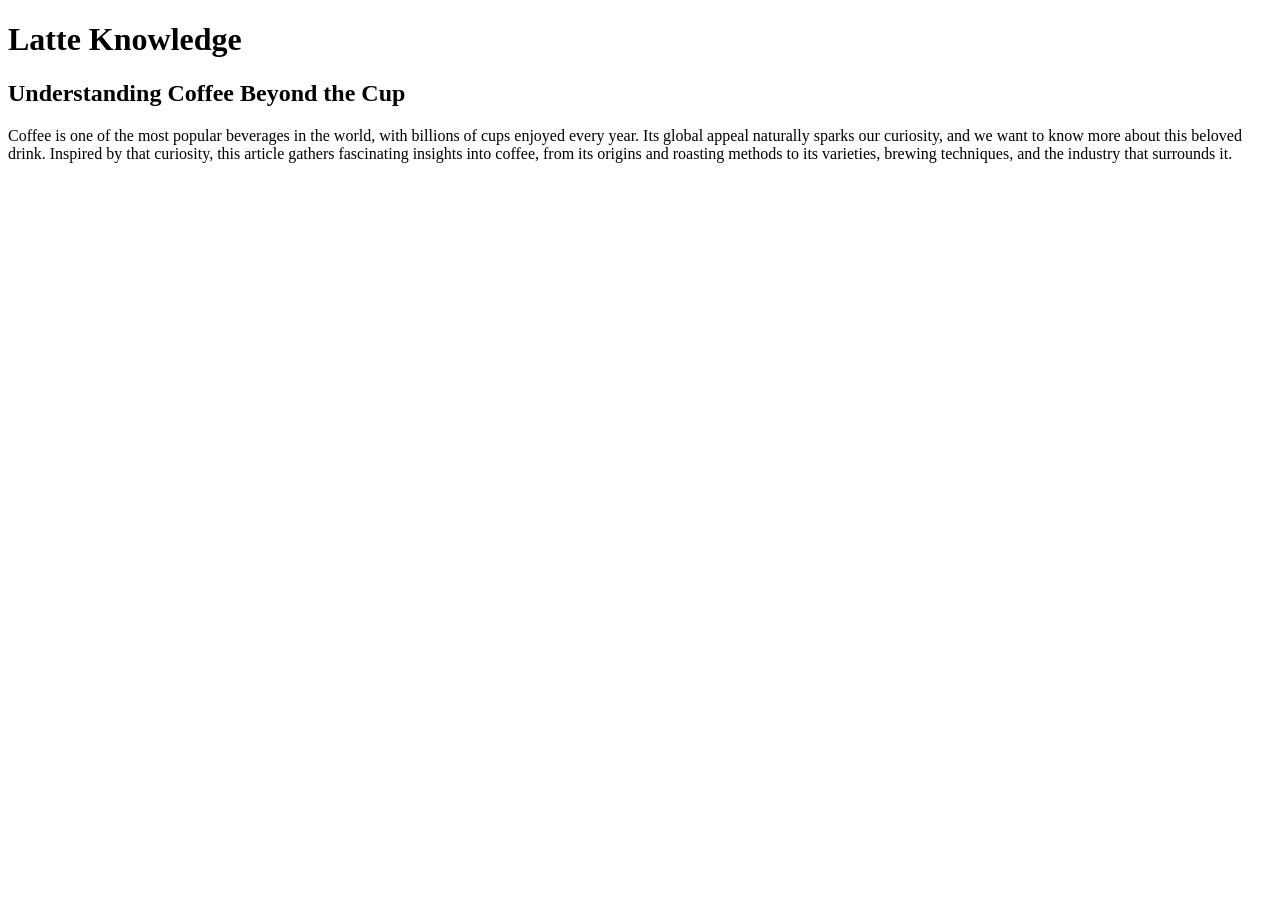
==== index.html @ be41f0f7 "Add files via upload" ====
<!DOCTYPE html>
<html lang="en">
<head>
    <meta charset="UTF-8">
    <meta name="viewport" content="width=device-width, initial-scale=1.0">
    <title>Resource Web Project</title>
    <link rel="stylesheet" href="css/style.css">
    <link rel="stylesheet" href="css/home.css">
</head>
<body>
    <div id ="main-header"></div>

    <main class="hero">
        <div class="deco-circle-1"></div>
        
        <div class="hero-container">
            <div class="hero-content">
                <h1>Latte Knowledge</h1><h2>Understanding Coffee Beyond the Cup</h2>
                <p>Coffee is one of the most popular beverages in the world, with billions of cups enjoyed every year. Its global appeal naturally sparks our curiosity, and we want to know more about this beloved drink. Inspired by that curiosity, this article gathers fascinating insights into coffee, from its origins and roasting methods to its varieties, brewing techniques, and the industry that surrounds it.<p>
            </div>
            <div class="hero-visual">
                <div class="deco-circle-2"></div>
                <div class="deco-circle-3"></div>
                <div class="deco-circle-4"></div>

                <div class="hero-image">
                    <div class="container">
                        <div class="saucer"></div>
                        <div class="cup">
                            <div class="cup-center">
                                <div class="froth"></div>
                                <div class="coffee-dark-top"></div>
                                <div class="hot-steam"></div>
                            </div>
                            <div class="cup-handle"></div>
                        </div>
                        <div class="teaspoon">
                            <div class="spoon-center"></div>
                            <div class="spoon-handle"></div>
                        </div>
                    </div>
                </div>
            </div>
        </div>
    </main>

    <script>
        // Fetch the shared header file
        fetch('html/header.html') // Path: go up one folder to find header.html
        .then(response => {
            if(!response.ok) throw new Error('Failed to load header');
            return response.text();
        })
        .then(data => {
            // Insert the header container
            document.getElementById('main-header').innerHTML = data;
        })
        .catch(error => {
            console.error('Error loading the header:', error);
        });
    </script>
</body>
</html>
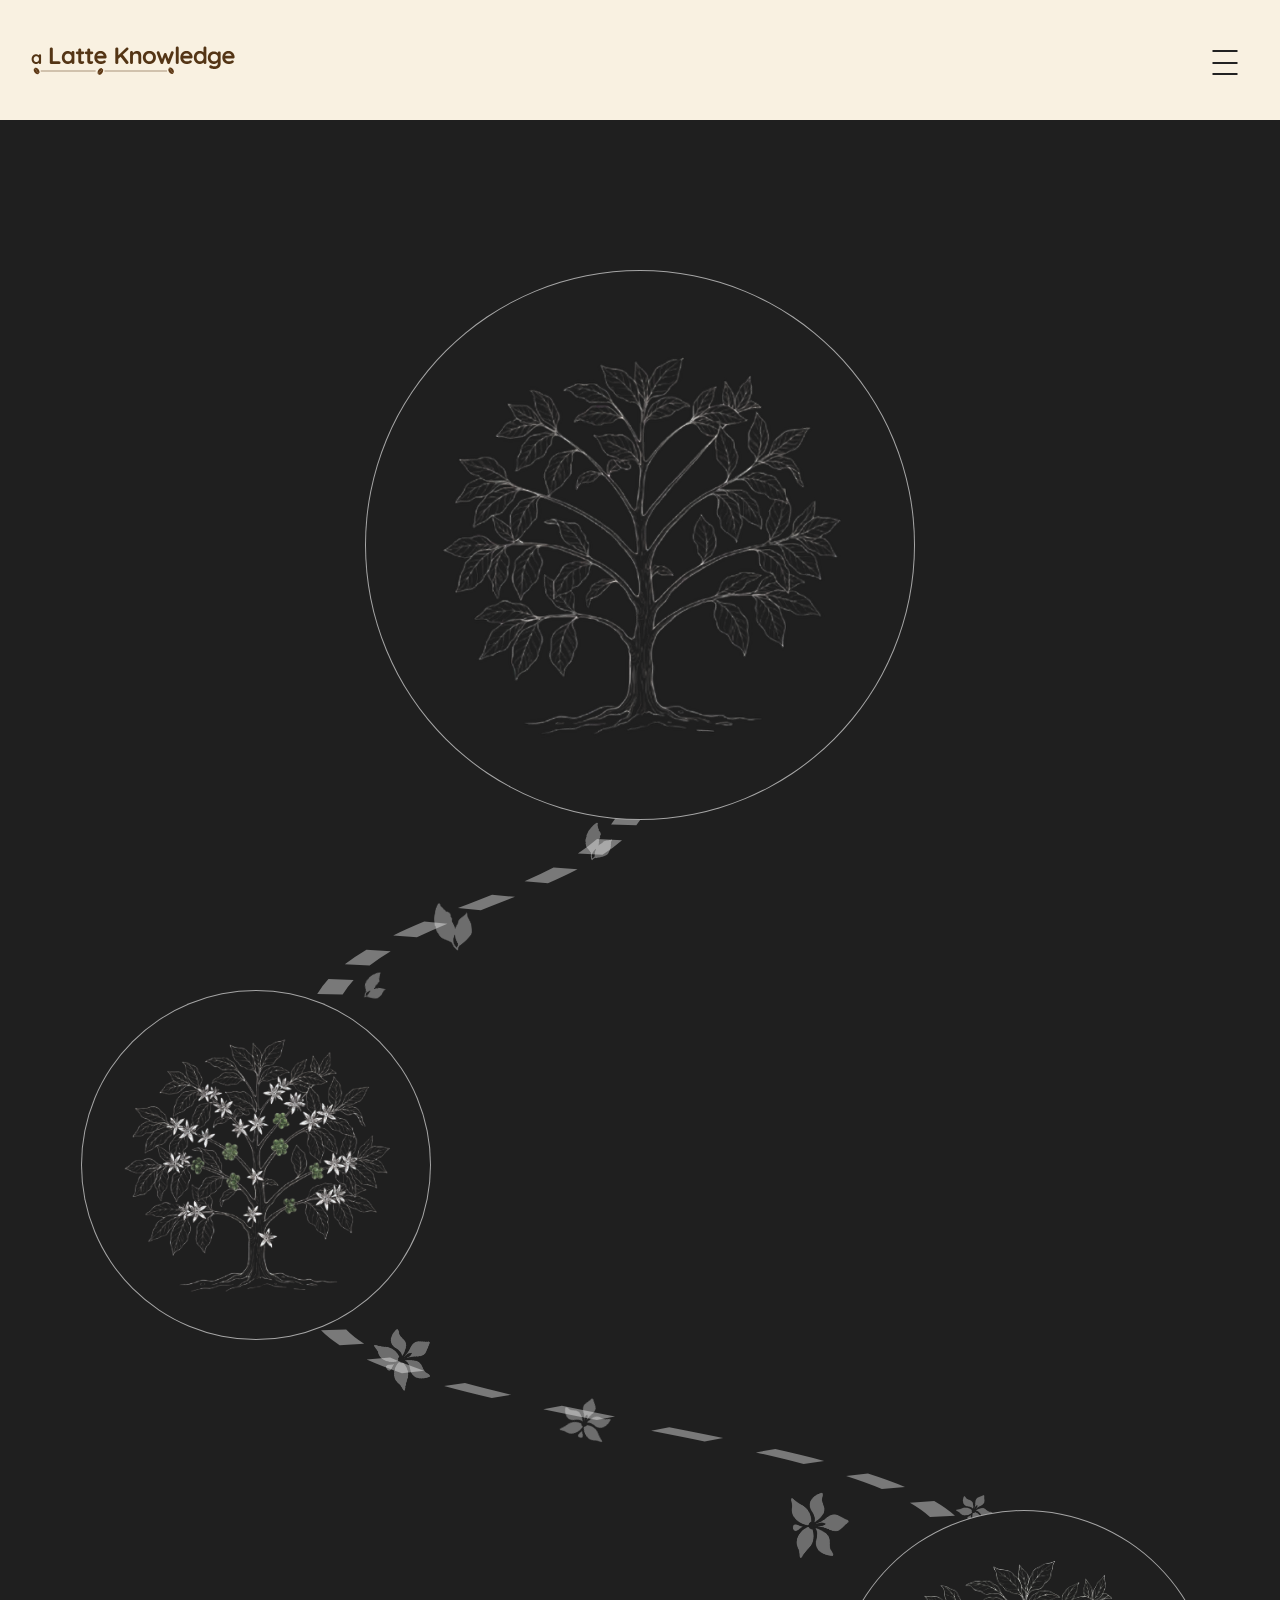
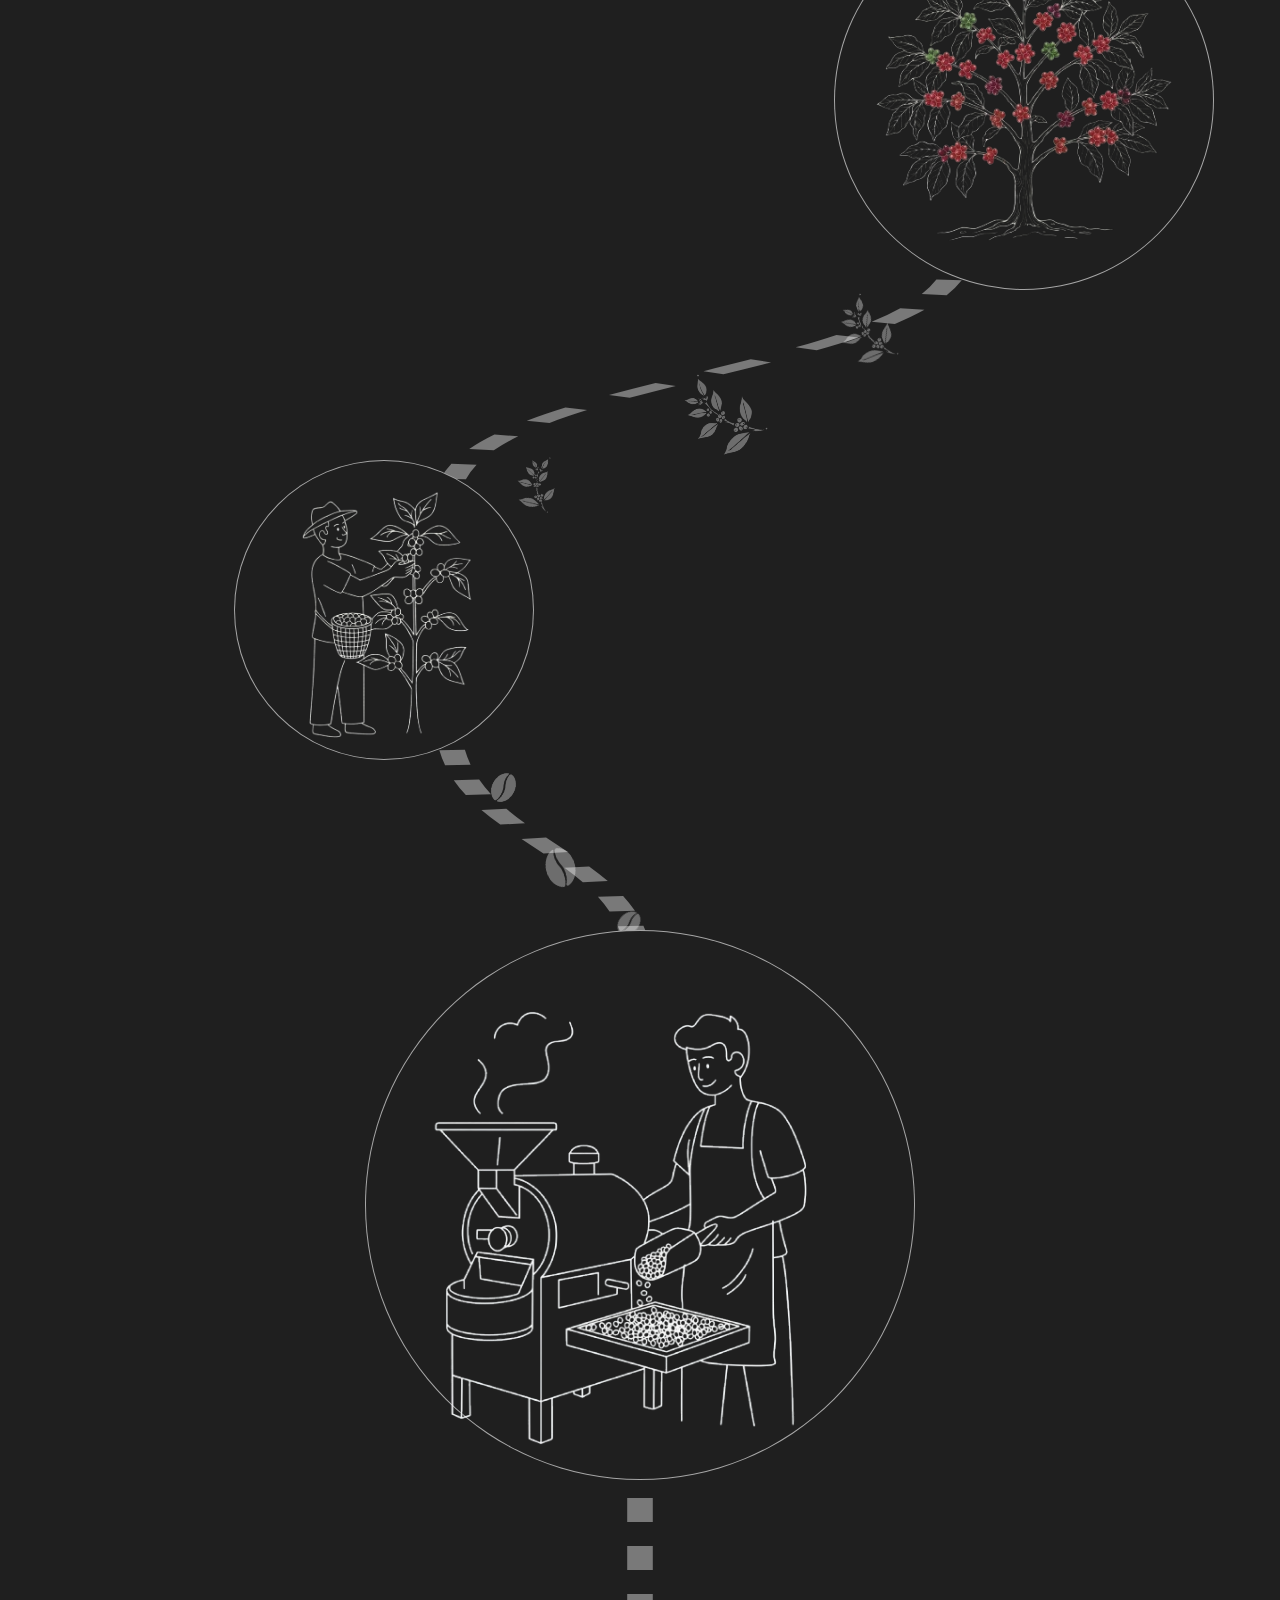
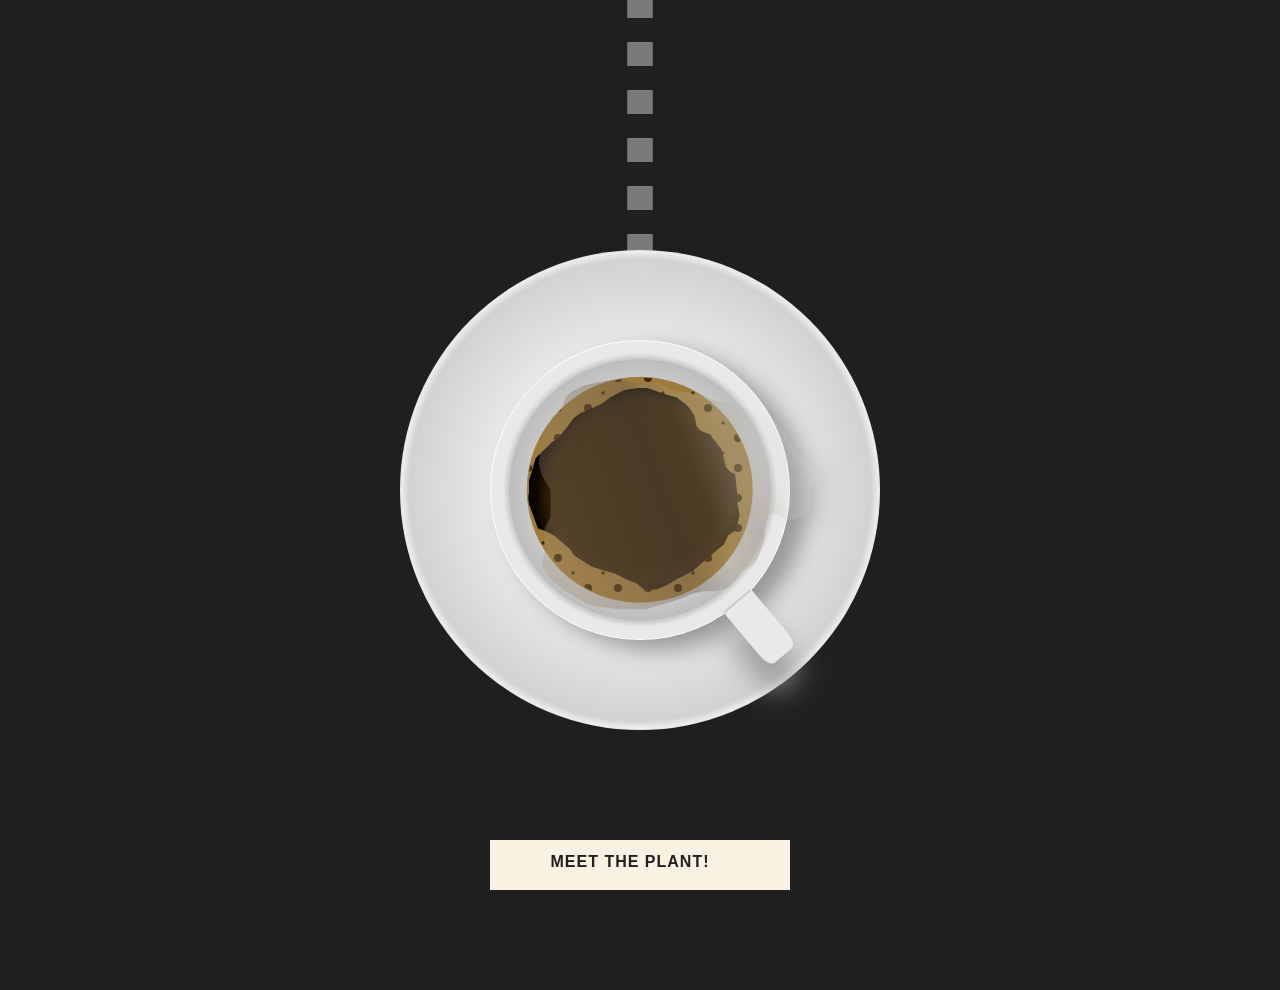
==== commit 59b6405f: "Update coffee project structure" ====
--- a/index.html
+++ b/index.html
@@ -10,39 +10,96 @@
 <body>
     <div id ="main-header"></div>
 
-    <main class="hero">
-        <div class="deco-circle-1"></div>
-        
-        <div class="hero-container">
-            <div class="hero-content">
-                <h1>Latte Knowledge</h1><h2>Understanding Coffee Beyond the Cup</h2>
-                <p>Coffee is one of the most popular beverages in the world, with billions of cups enjoyed every year. Its global appeal naturally sparks our curiosity, and we want to know more about this beloved drink. Inspired by that curiosity, this article gathers fascinating insights into coffee, from its origins and roasting methods to its varieties, brewing techniques, and the industry that surrounds it.<p>
+   <div class="growth-wrapper">
+    <div class="growth main-tree step-1">
+        <img src="image/home-tree.png" class="tree-img">
+    </div>
+    <div class="curve-wrapper">
+        <svg class="growth-curve" preserveAspectRatio="none" viewBox="0 0 100 100">
+            <path d="M 50 0 C 50 50, 25 50, 25 100" />
+        </svg>
+        <img src="image/deco-leaf.png" class="deco-img pos-1-1">
+        <img src="image/deco-leaf.png" class="deco-img pos-1-2">
+        <img src="image/deco-leaf.png" class="deco-img pos-1-3">
+    </div>
+
+    <div class="growth flower-tree step-2">
+        <img src="image/home-flower.png" class="tree-img">
+    </div>
+    <div class="curve-wrapper">
+        <svg class="growth-curve" preserveAspectRatio="none" viewBox="0 0 100 100">
+            <path d="M 25 0 C 25 50, 75 50, 75 100" />
+        </svg>
+        <img src="image/deco-flower.png" class="deco-img pos-2-1">
+        <img src="image/deco-flower.png" class="deco-img pos-2-2">
+        <img src="image/deco-flower.png" class="deco-img pos-2-3">
+        <img src="image/deco-flower.png" class="deco-img pos-2-4">
+    </div>
+
+    <div class="growth fruit-tree step-3">
+        <img src="image/home-cherry.png" class="tree-img">
+    </div>
+    <div class="curve-wrapper">
+        <svg class="growth-curve" preserveAspectRatio="none" viewBox="0 0 100 100">
+            <path d="M 75 0 C 75 50, 35 50, 35 100" />
+        </svg>
+        <img src="image/deco-cherry.png" class="deco-img pos-3-1">
+        <img src="image/deco-cherry.png" class="deco-img pos-3-2">
+        <img src="image/deco-cherry.png" class="deco-img pos-3-3">
+    </div>
+
+    <div class="growth harvest step-4">
+        <img src="image/home-harvest.png" class="tree-img">
+    </div>
+    <div class="curve-wrapper">
+        <svg class="growth-curve" preserveAspectRatio="none" viewBox="0 0 100 100">
+            <path d="M 35 0 C 35 50, 50 50, 50 100" />
+        </svg>
+        <img src="image/deco-bean.png" class="deco-img pos-4-1">
+        <img src="image/deco-bean.png" class="deco-img pos-4-2">
+        <img src="image/deco-bean.png" class="deco-img pos-4-3">
+    </div>
+
+    <div class="growth roast step-5">
+        <img src="image/home-roast.png" class="tree-img">
+    </div>
+
+    <svg class="growth-curve" preserveAspectRatio="none" viewBox="0 0 100 100" style="height: 400px; margin-top: -30px; margin-bottom: -80px;">
+        <path d="M 50 0 C 50 50, 50 50, 50 100" />
+    </svg>
+
+    <div class="final-cup-wrapper step-6">
+        <div class="canvas">
+            <div class="saucer"></div>
+            <div class="cup">
+                <div class="cup-center">
+                    <div class="froth"></div>
+                    <div class="coffee-dark-top"></div>
+                    <div class="hot-steam steam-move"></div>
+                </div>
+                <div class="cup-handle"></div>
             </div>
-            <div class="hero-visual">
-                <div class="deco-circle-2"></div>
-                <div class="deco-circle-3"></div>
-                <div class="deco-circle-4"></div>
+            <div class="teaspoon">
+                <div class="spoon-center"></div>
+                <div class="spoon-handle"></div>
+            </div>
+        </div>
 
-                <div class="hero-image">
-                    <div class="container">
-                        <div class="saucer"></div>
-                        <div class="cup">
-                            <div class="cup-center">
-                                <div class="froth"></div>
-                                <div class="coffee-dark-top"></div>
-                                <div class="hot-steam"></div>
-                            </div>
-                            <div class="cup-handle"></div>
-                        </div>
-                        <div class="teaspoon">
-                            <div class="spoon-center"></div>
-                            <div class="spoon-handle"></div>
-                        </div>
-                    </div>
+        <div class="button-wrapper">
+            <div class="link_wrapper">
+                <a href="html/coffee-plant.html">Meet the plant!</a>
+                <div class="icon">
+                <svg xmlns="http://www.w3.org/2000/svg" viewBox="0 0 268.832 268.832">
+                    <path d="M265.17 125.577l-80-80c-4.88-4.88-12.796-4.88-17.677 0-4.882 4.882-4.882 12.796 0 17.678l58.66 58.66H12.5c-6.903 0-12.5 5.598-12.5 12.5 0 6.903 5.597 12.5 12.5 12.5h213.654l-58.66 58.662c-4.88 4.882-4.88 12.796 0 17.678 2.44 2.44 5.64 3.66 8.84 3.66s6.398-1.22 8.84-3.66l79.997-80c4.883-4.882 4.883-12.796 0-17.678z"/>
+                </svg>
                 </div>
             </div>
         </div>
-    </main>
+    </div>
+    
+</div>
+
+    
 
     <script>
         // Fetch the shared header file
@@ -52,8 +109,15 @@
             return response.text();
         })
         .then(data => {
-            // Insert the header container
-            document.getElementById('main-header').innerHTML = data;
+            let fixedData = data
+            .replaceAll('../index.html', 'index.html')
+            .replaceAll('../image/logo.png', 'image/logo.png')
+            .replaceAll('href="coffee-plant.html"', 'href="html/coffee-plant.html"')
+            .replaceAll('href="coffee-bean-anatomy.html"', 'href="html/coffee-bean-anatomy.html"')
+            .replaceAll('href="coffee-bean-types.html"', 'href="html/coffee-bean-types.html"')
+            .replaceAll('href="coffee-roasting.html"', 'href="html/coffee-roasting.html"');
+
+            document.getElementById('main-header').innerHTML = fixedData;
         })
         .catch(error => {
             console.error('Error loading the header:', error);
--- a/css/style.css
+++ b/css/style.css
@@ -0,0 +1,159 @@
+* {
+    margin: 0;
+    padding: 0;
+    box-sizing: border-box;
+}
+
+li {list-style: none;}
+a {text-decoration: none;}
+
+body {
+    font-family: "Helvetica Neue", Helvetica, Arial, sans-serif;
+}
+
+/* Header Section */
+header {
+    position: fixed;
+    top: 0;
+    left: 0;
+    width: 100%;
+    height: 120px;
+    background: #f9f1e1;
+    display: flex;
+    align-items: center;
+    justify-content: center;
+    z-index: 100;
+}
+.header-container{
+    width: 100%;
+    height: 100%;
+    max-width: 1800px;
+    display: flex;
+    align-items: center;
+    justify-content: space-between;
+    padding: 0 30px;
+    margin: 0 auto;
+}
+
+.logo {
+    height: 30px;
+    display: inline-block;
+    margin: 0;
+}
+.logo img{
+    height: 100%;
+    width: auto;
+    display: block;
+}
+
+/* --- Navigation & Hambuger menu --- */
+nav {position: static;}
+#nav-toggle{display: none;}
+.navicon {
+    position: fixed;
+    top: 50px;
+    right: 30px;
+    transform: translate(-50%); /* Adjusts position perfectly to the center */
+    width: 25px;
+    height: 25px;
+    cursor: pointer;
+    display: inline-block;
+    z-index: 200;
+}
+/* Middle line of the hambuger icon */
+.navicon-bar {
+    position: absolute;
+    top: 50%;
+    left: 0;
+    transform: translateY(-50%);
+    width: 100%;
+    height: 2px;
+    background: #222;
+    z-index: 100;
+}
+/* Top and bottom line of the hambuger icon */
+.navicon::before,
+.navicon::after {
+    content: "";
+    display: block;
+    position: absolute;
+    width: 100%;
+    height: 2px;
+    background: #222;
+    transition: all 0.3s;
+}
+.navicon::before {top: 0;}
+.navicon::after {bottom: 0;}
+/* Hamburger 'X' Animation (when checkbox is checked */
+#nav-toggle:checked + .navicon .navicon-bar {opacity: 0;}
+#nav-toggle:checked + .navicon::before {top: 50%; transform: translateY(-50%) rotate(-45deg);}
+#nav-toggle:checked + .navicon::after {bottom: auto; top: 50%; transform: translateY(-50%) rotate(45deg);}
+/* Dropdown Menu */
+.nav-items{
+    display: none;
+    flex-direction: column;
+    align-items: center;
+    justify-content: center;
+    position: fixed;
+    top: 0;
+    left: 0;
+    width: 100%;
+    height: 100vh;
+    background: #fff;
+    z-index: 99;
+}
+/* show the dropdown menu when the hidden checkbox is checked */
+#nav-toggle:checked ~ .nav-items {
+    display: flex;
+}
+.nav-items li a {
+    font-size: 50px;
+    padding: 10px 20px;
+    color: rgba(0,0,0,0.5);
+    display: block;
+    position: relative;
+    z-index: 2;
+}
+.nav-items li a::before {
+    content: "";
+    position: absolute;
+    bottom: 0; 
+    left: 0;
+    width: 100%;
+    height: 0; 
+    background: rgba(93, 64, 55, 0.5); 
+    transition: height 0.3s ease; 
+    z-index: 1; 
+}
+.nav-items li a:hover::before{
+    height: 100%;
+}
+
+
+#backToTopBtn{
+    display: none;
+    position: fixed;
+    bottom: 30px;
+    right: 30px;
+    z-index: 100;
+    border: none;
+    outline: none;
+    background-color: #4a5568;
+    color: #fff;
+    cursor: pointer;
+    width: 50px;
+    height: 50px;
+    border-radius: 50%;
+    font-size: 24px;
+    box-shadow: 0 4px 6px rgb(0, 0, 0, 0.1);
+    transition: background-color 0.3s ease, opacity 0.3s ease;
+    opacity: 0;
+}
+#backToTopBtn.show{
+    display: block;
+    opacity: 1;
+}
+#backToTopBtn:hover{
+    background-color: #2d3748;
+}
+
--- a/css/home.css
+++ b/css/home.css
@@ -0,0 +1,304 @@
+* {
+    margin: 0;
+    padding: 0;
+    box-sizing: border-box;
+}
+
+li {list-style: none;}
+a {text-decoration: none;}
+
+#main-header{
+    position: fixed;
+    top: 0;
+    left: 0;
+    width: 100%;
+    height: 120px;
+    background: #f9f1e1;
+    display: flex;
+    align-items: center;
+    justify-content: center;
+    z-index: 100;
+}
+
+body {
+    padding-top: 80px; 
+    min-height: 100vh;
+    position: relative;
+    background-color: #1f1f1f;
+}
+
+/* === Circular containers for the growth steps === */
+.growth {
+    position: relative;
+    border: 1.5px solid rgba(255, 255, 255, 0.6);
+    border-radius: 50%;
+    aspect-ratio: 1/1;
+    display: flex;
+    justify-content: center;
+    align-items: center;
+    box-sizing: border-box;
+    background-color: #1f1f1f;
+    z-index: 10; 
+}
+/* Step Positioning layout */
+.step-1 { left: 50%; transform: translateX(-50%); width: 550px; margin-top: 190px; }
+.step-2 { left: 20%; transform: translateX(-50%); width: 350px; }
+.step-3 { left: 80%; transform: translateX(-50%); width: 380px; }
+.step-4 { left: 30%; transform: translateX(-50%); width: 300px; }
+.step-5 { left: 50%; transform: translateX(-50%); width: 550px; }
+.step-6 {
+    position: relative;
+    left: 50%;
+    transform: translateX(-50%);
+    display: flex;
+    flex-direction: column;
+    align-items: center;
+    width: 100%;
+    z-index: 5;
+    margin-top: 20px;
+    padding-bottom: 100px;
+}
+/* Connecting Curves */
+.growth-curve {
+    width: 100%;
+    height: 250px;
+    margin: -40px 0;
+    display: block;
+    z-index: 1;
+    position: relative;
+}
+.growth-curve path {
+    fill: transparent;
+    stroke: rgba(255, 255, 255, 0.4);
+    stroke-width: 2px;
+    stroke-dasharray: 6, 6;  /* Creates the dashed effect */
+}
+.growth-wrapper {
+    padding-bottom: 0; 
+}
+.tree-img {
+    width: 100%;         
+    height: 100%;
+    object-fit: contain;
+    display: block;
+    transform: scale(1.6);
+    image-rendering: -webkit-optimize-contrast; 
+    image-rendering: crisp-edges;
+}
+.harvest .tree-img,
+.roast .tree-img {
+    transform: scale(0.9); 
+}
+
+/* 곡선과 장식 이미지를 같이 묶어주는 래퍼 */
+.curve-wrapper {
+    position: relative;
+    width: 100%;
+    display: block;
+    overflow: visible;
+    min-height: 150px;
+    z-index: 1;
+}
+.curve-wrapper .growth-curve {
+    z-index: 2; 
+    position: relative;
+}
+.deco-img {
+    position: absolute;
+    filter: brightness(0) invert(1); 
+    opacity: 0.35; 
+    pointer-events: none; 
+    z-index: 5;
+}
+/* --- Decorative Asset Positioning --- */
+/* 1. Leaf Placements */
+.pos-1-1 { width: 45px; top: 15%; left: 45%; transform: rotate(-15deg); }
+.pos-1-2 { width: 60px; top: 45%; left: 33%; transform: rotate(-45deg); }
+.pos-1-3 { width: 35px; top: 75%; left: 28%; transform: rotate(10deg); }
+/* 2. Flower Placements */
+.pos-2-1 { width: 185px; top: -10%;   left: 24%; transform: rotate(15deg); }
+.pos-2-2 { width: 150px; top: 22%;  left: 40%; transform: rotate(-25deg); }
+.pos-2-3 { width: 205px; top: 52%;  left: 55%; transform: rotate(40deg); }
+.pos-2-4 { width: 105px; top: 65%; left: 72%; transform: rotate(-10deg); 
+}
+/* 3. Cherry Placements */
+.pos-3-1 { width: 65px; top: 15%; left: 65%; transform: rotate(-20deg); }
+.pos-3-2 { width: 80px; top: 45%; left: 53%; transform: rotate(-40deg); }
+.pos-3-3 { width: 50px; top: 80%; left: 40%; transform: rotate(15deg); }
+/* 4. Bean Placements */
+.pos-4-1 { width: 35px; top: 20%; left: 38%; transform: rotate(30deg); }
+.pos-4-2 { width: 45px; top: 50%; left: 42%; transform: rotate(-15deg); }
+.pos-4-3 { width: 30px; top: 75%; left: 48%; transform: rotate(45deg); }
+
+/* === Main container for the CSS coffee cup illustration === */
+.canvas {
+    position: relative; 
+    width: 100%;       
+    max-width: 600px; 
+    aspect-ratio: 1/1;  
+    display: flex;
+    justify-content: center;
+    align-items: center;
+    padding: 0;
+}
+.saucer{
+    width: 80%;
+    height: 80%;
+    position: absolute;
+    top: 50%;
+    left: 50%;
+    transform: translate(-50%, -50%);
+    border-radius: 50%;
+    background-color: #f1f1f1;
+    background: radial-gradient(circle, #f1f1f1 0%, #e8e8e8 39%, #b1b1b1 42%, #e8e8e8 44%, #d2d2d2 68%, #eaeaea 70%, #dadada 100%);
+}
+.cup{
+    width: 100%;
+    height: 100%;
+    position: absolute;
+    top: 50%;
+    left: 50%;
+    transform: translate(-50%, -50%);
+    display: flex;
+    justify-content: center;
+    align-items: center;
+    z-index: 2;
+}
+.cup-center {
+    width: 50%;
+    height: 50%;
+    border-radius: 50%;
+    border: 1px solid #fdfdfd;
+    background: radial-gradient(circle,rgba(241,241,241,1) 0%, rgb(232, 232, 232) 44%, rgb(199, 199, 199) 54%, rgb(189, 189, 189) 62%, rgb(199, 199, 199) 62%, rgb(232, 232, 232) 65%,rgb(241, 241, 241) 100%);
+    filter: drop-shadow(17px 10px 11px #979797);
+}
+.cup-handle {
+    width: 12%;
+    height: 6%;
+    position: absolute;
+    top: 70%;
+    left: 64%;
+    background-color: #e9e9e9;
+    border: 2px solid #e9e9e9;
+    border-radius: 0% 20% 20% 0%;
+    border-left-color: #cacaca;
+    border-right-width: 5px;
+    transform: rotate(50deg);
+    filter: drop-shadow(24px 14px 15px #979797);
+}
+.froth {
+    width: 76%;
+    height: 76%;
+    position: absolute;
+    top: 50%;
+    left: 50%;
+    transform: translate(-50%, -50%);
+    border-radius: 50%;
+    border: 1px solid #a28143d9;
+    background: radial-gradient(circle,rgb(125, 88, 32) 0%, rgb(130, 92, 34) 44%, rgb(128, 91, 33) 62%, rgb(187, 140, 70) 100%);
+    background-color: #9e7b3a;
+    background-image: url("data:image/svg+xml,%3Csvg xmlns='http://www.w3.org/2000/svg' width='30' height='30' viewBox='0 0 90 90'%3E%3Ccircle fill-opacity='0.94' fill='%23362000' cx='45' cy='45' r='5'/%3E%3Cg fill='%23362000' fill-opacity='0.94'%3E%3Ccircle cx='0' cy='90' r='12'/%3E%3Ccircle cx='90' cy='90' r='12'/%3E%3Ccircle cx='90' cy='0' r='12'/%3E%3Ccircle cx='0' cy='0' r='12'/%3E%3C/g%3E%3C/svg%3E");
+}
+.coffee-dark-top {
+    width: 76%;
+    height: 76%;
+    position: absolute;
+    top: 50%;
+    left: 50%;
+    transform: translate(-50%, -50%);
+    border-radius: 50%;
+    background: radial-gradient(circle,rgb(47, 29, 3) 0%,rgb(47, 29, 3) 42%, rgb(46, 28, 3) 49%, rgb(51, 34, 9) 59%, rgb(39, 23, 2) 65%, rgb(25, 15, 1) 68%,rgb(51, 30, 0) 100%);
+    clip-path: polygon(11% 29%, 14% 27%,18% 22%, 21% 18%, 24% 16%, 33% 12%, 37% 9%, 41% 7%, 43% 6%, 49% 5%, 53% 5%, 56% 6%, 62% 8%, 66% 9%, 70% 12%, 72% 14%, 74% 17%, 75% 22%, 76% 23%, 77% 24%, 80% 25%, 82% 27%, 86% 32%, 87% 36%, 88% 40%, 90% 42%, 92% 43%, 93% 52%, 93% 56%, 94% 61%, 93% 65%, 92% 68%, 89% 70%, 87% 74%, 73% 86%, 67% 89%, 62% 92%, 57% 94%, 53% 94%, 52% 94%, 48% 91%, 45% 90%, 39% 87%, 29% 84%, 21% 79%, 19% 76%, 12% 70%, 8% 68%, 5% 67%, 1% 56%, 1% 46%, 4% 36%);
+    box-shadow: inset 8px 10px 17px 5px #020100;
+}
+.hot-steam {
+    width: 100%;
+    height: 100%;
+    position: absolute;
+    top: 50%;
+    left: 73%;
+    transform: translate(-50%, -50%);
+    background: linear-gradient(70deg,rgba(187, 164, 129, 0.29) 0%, rgba(111, 97, 84, 0.42) 44%, rgba(169, 157, 134, 0.25) 54%, rgba(173, 166, 150, 0.46) 65%, rgba(226, 220, 220, 0.19) 74%,rgba(220, 220, 220, 0.23) 100%);
+    clip-path: polygon(12% 17%, 14% 16%, 16% 15%, 20% 14%, 26% 13%, 29% 13%, 34% 14%, 36% 14%, 39% 14%, 41% 14%, 43% 15%, 45% 16%, 49% 17%, 56% 18%, 60% 20%, 65% 21%, 68% 23%, 78% 25%, 80% 27%, 83% 30%, 88% 38%, 92% 41%, 94% 44%, 94% 46%, 92% 50%, 92% 52%, 92% 56%, 89% 59%, 87% 60%, 85% 60%, 83% 59%, 81% 58%, 79% 58%, 78% 59%, 77% 62%, 77% 66%, 76% 69%, 74% 74%, 73% 75%, 72% 76%, 69% 77%, 68% 79%, 66% 82%, 64% 83%, 60% 84%, 58% 84%, 56% 84%, 52% 85%, 50% 86%, 47% 87%, 44% 88%, 40% 89%, 37% 90%, 35% 90%, 29% 90%, 28% 90%, 20% 89%, 17% 88%, 10% 84%, 4% 79%, 2% 75%, 3% 71%, 3% 63%, 5% 59%, 5% 50%, 2% 45%, 1% 41%, 2% 34%, 5% 27%, 8% 24%, 9% 22%, 10% 19%);
+}
+.hot-steam {
+    width: 100%;
+    height: 100%;
+    position: absolute;
+    top: 50%;   
+    left: 65%;  
+    transform: translate(-50%, -50%);
+    background: linear-gradient(70deg,rgba(187, 164, 129, 0.29) 0%, rgba(111, 97, 84, 0.42) 44%, rgba(169, 157, 134, 0.25) 54%, rgba(173, 166, 150, 0.46) 65%, rgba(226, 220, 220, 0.19) 74%,rgba(220, 220, 220, 0.23) 100%);
+    clip-path: polygon(12% 17%, 14% 16%, 16% 15%, 20% 14%, 26% 13%, 29% 13%, 34% 14%, 36% 14%, 39% 14%, 41% 14%, 43% 15%, 45% 16%, 49% 17%, 56% 18%, 60% 20%, 65% 21%, 68% 23%, 78% 25%, 80% 27%, 83% 30%, 88% 38%, 92% 41%, 94% 44%, 94% 46%, 92% 50%, 92% 52%, 92% 56%, 89% 59%, 87% 60%, 85% 60%, 83% 59%, 81% 58%, 79% 58%, 78% 59%, 77% 62%, 77% 66%, 76% 69%, 74% 74%, 73% 75%, 72% 76%, 69% 77%, 68% 79%, 66% 82%, 64% 83%, 60% 84%, 58% 84%, 56% 84%, 52% 85%, 50% 86%, 47% 87%, 44% 88%, 40% 89%, 37% 90%, 35% 90%, 29% 90%, 28% 90%, 20% 89%, 17% 88%, 10% 84%, 4% 79%, 2% 75%, 3% 71%, 3% 63%, 5% 59%, 5% 50%, 2% 45%, 1% 41%, 2% 34%, 5% 27%, 8% 24%, 9% 22%, 10% 19%);
+    animation: steam-fade 10s ease-in-out infinite alternate;
+}
+@keyframes steam-fade {
+  50% {
+    clip-path: polygon(12% 17%, 14% 16%, 16% 15%, 20% 14%, 27% 15%, 29% 17%, 32% 19%, 36% 19%, 39% 20%, 41% 21%, 43% 22%, 45% 22%, 49% 21%, 56% 16%, 58% 15%, 60% 14%, 66% 14%, 72% 12%, 78% 6%, 82% 4%, 89% 4%, 95% 3%, 96% 3%, 97% 8%, 99% 15%, 100% 20%, 100% 26%, 97% 34%, 96% 44%, 95% 46%, 94% 48%, 92% 50%, 87% 51%, 86% 51%, 84% 51%, 83% 51%, 82% 51%, 80% 52%, 79% 57%, 77% 59%, 75% 60%, 74% 61%, 72% 64%, 71% 65%, 70% 70%, 69% 73%, 67% 75%, 65% 77%, 56% 83%, 54% 84%, 51% 85%, 48% 86%, 40% 87%, 36% 88%, 32% 88%, 25% 88%, 20% 87%, 17% 84%, 15% 79%, 13% 75%, 12% 72%, 12% 64%, 16% 59%, 18% 56%, 22% 54%, 23% 53%, 25% 49%, 25% 44%, 24% 39%, 20% 33%, 12% 26%, 9% 20%);
+  }
+}
+
+/* === Next Page Button Layout === */
+.button-wrapper {
+    display: flex;
+    justify-content: center;
+    margin-top: 50px; 
+    margin-bottom: 0;
+    z-index: 10;
+}
+.link_wrapper {
+    position: relative;
+    display: inline-block;
+}
+.link_wrapper a {
+    display: block;
+    width: 300px;
+    height: 50px;
+    line-height: 44px;
+    font-weight: bold;
+    text-decoration: none;
+    background: #f9f1e1;
+    text-align: center;
+    color: #1f1f1f;
+    text-transform: uppercase;
+    text-align: center;
+    letter-spacing: 1px;
+    transition: all .35s;
+    box-sizing: border-box;
+    padding: 0 40px 0 20px;
+    z-index: 2;
+}
+.link_wrapper .icon {
+    width: 50px;
+    height: 50px;
+    border: 3px solid transparent;
+    position: absolute;
+    transform: rotate(45deg);
+    right: 0;
+    top: 0;
+    z-index: 1;
+    transition: all .35s;
+    box-sizing: border-box;
+}
+.link_wrapper .icon svg {
+    width: 30px;
+    position: absolute;
+    top: calc(50% - 15px);
+    left: calc(50% - 15px);
+    transform: rotate(-45deg);
+    fill: #f9f1e1;
+    transition: all .35s;
+}
+.link_wrapper a:hover {
+    width: 250px;
+    border: 3px solid #d4a373; 
+    background: #1f1f1f;
+    color: #d4a373;
+}
+.link_wrapper a:hover + .icon {
+    border: 3px solid #d4a373;
+    right: -20%;
+}
+.link_wrapper a:hover + .icon svg {
+    fill: #d4a373;
+}
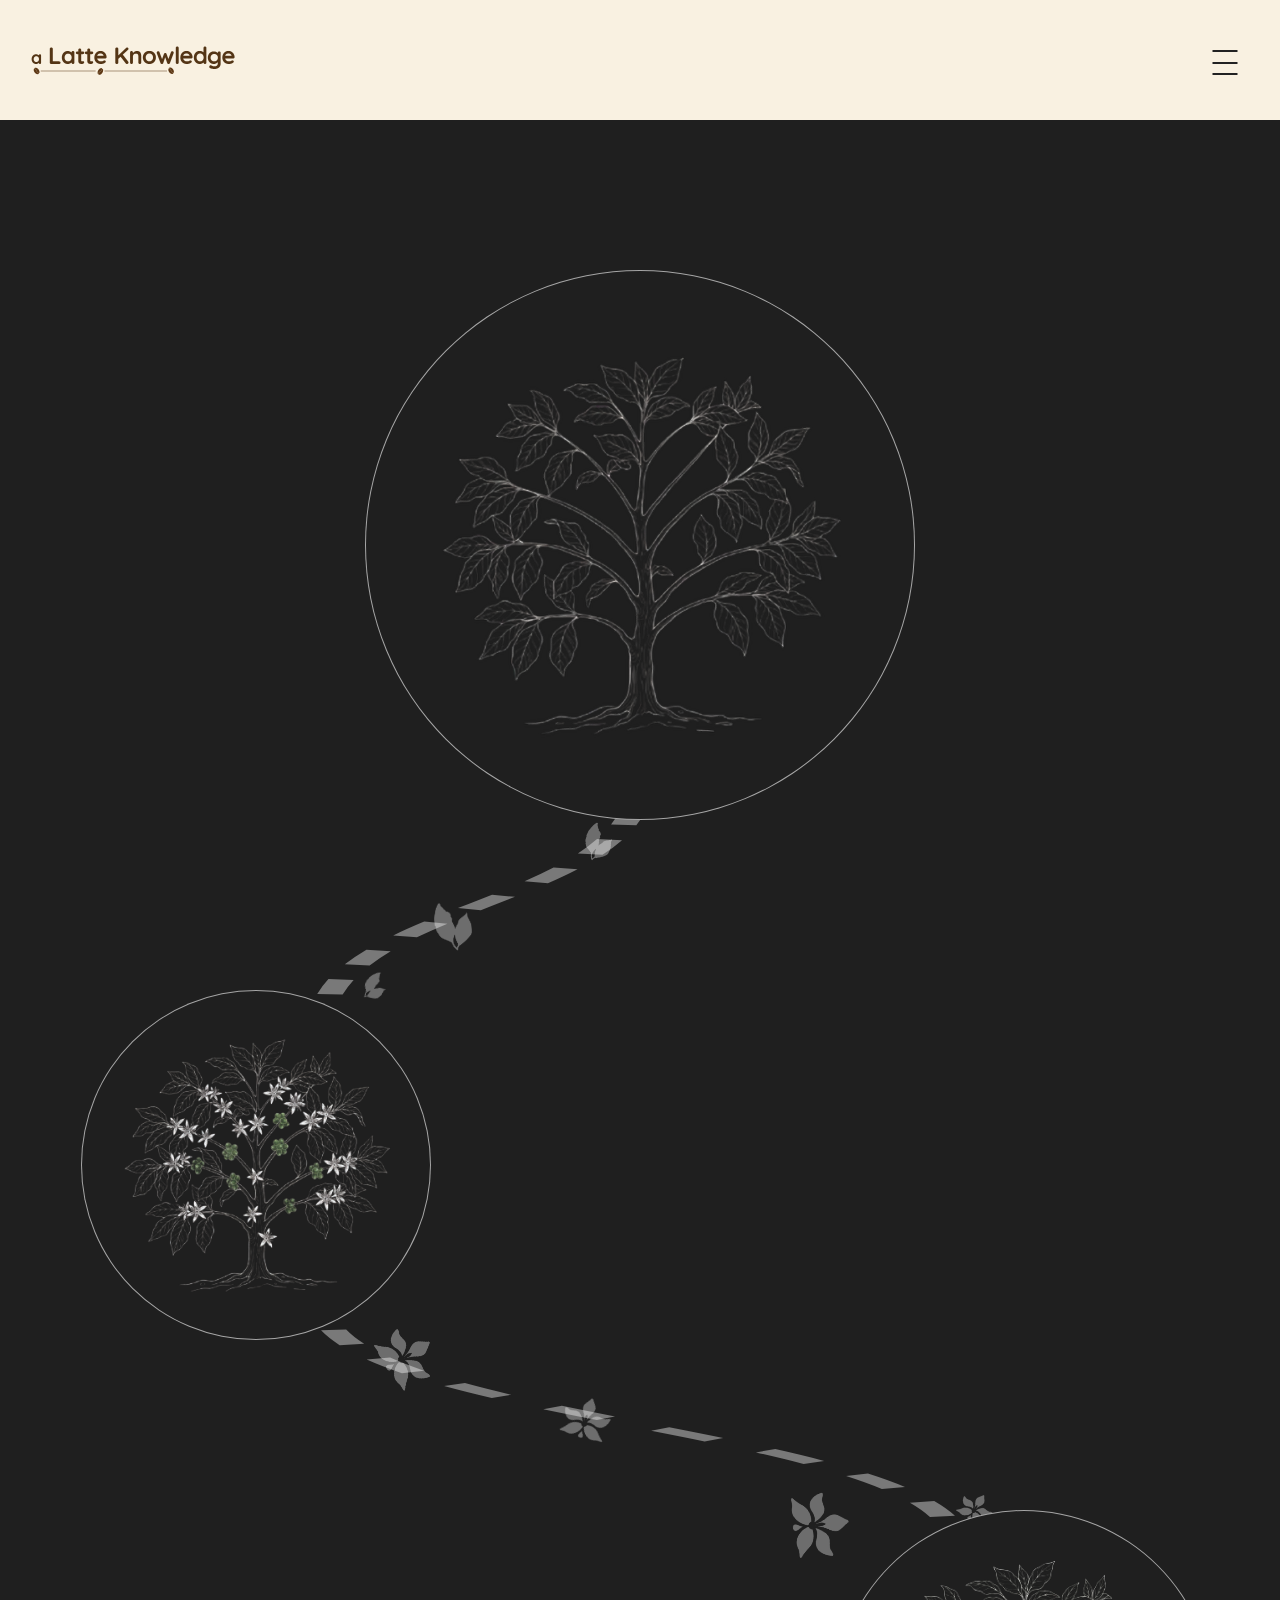
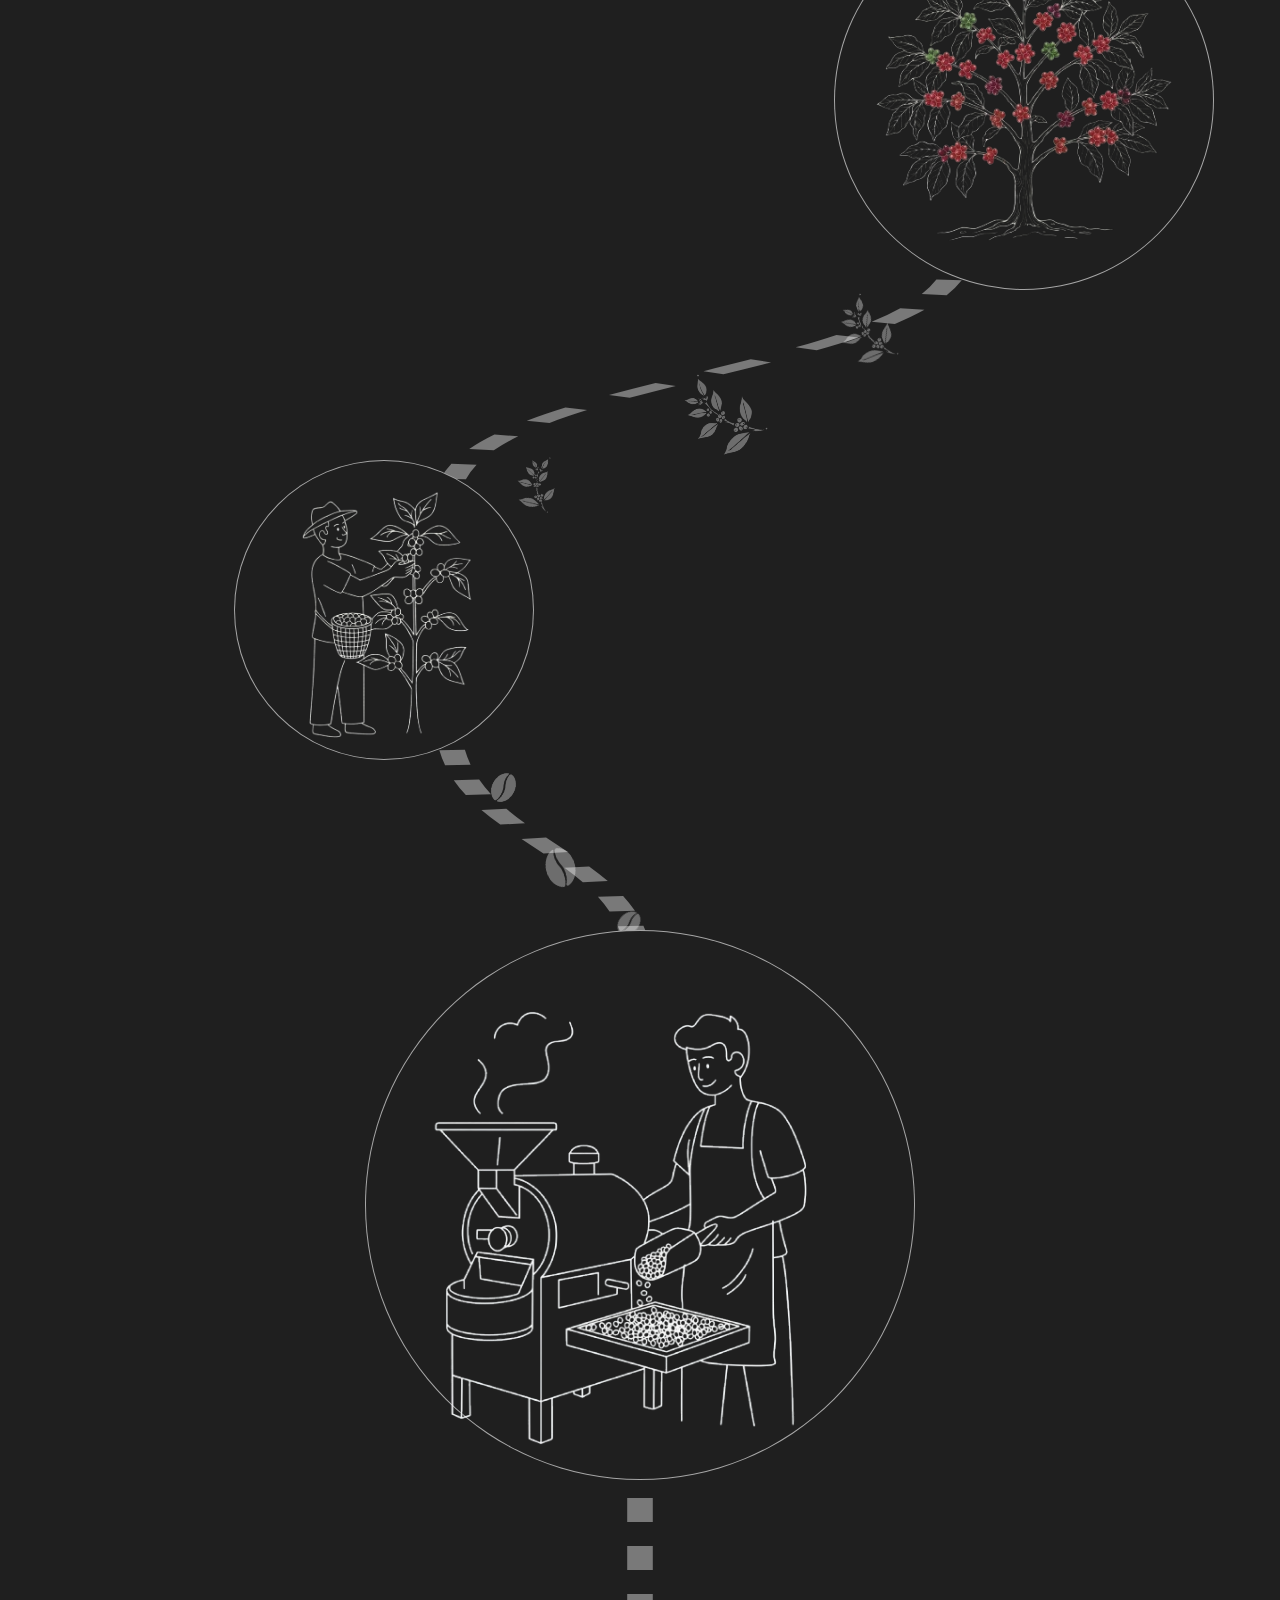
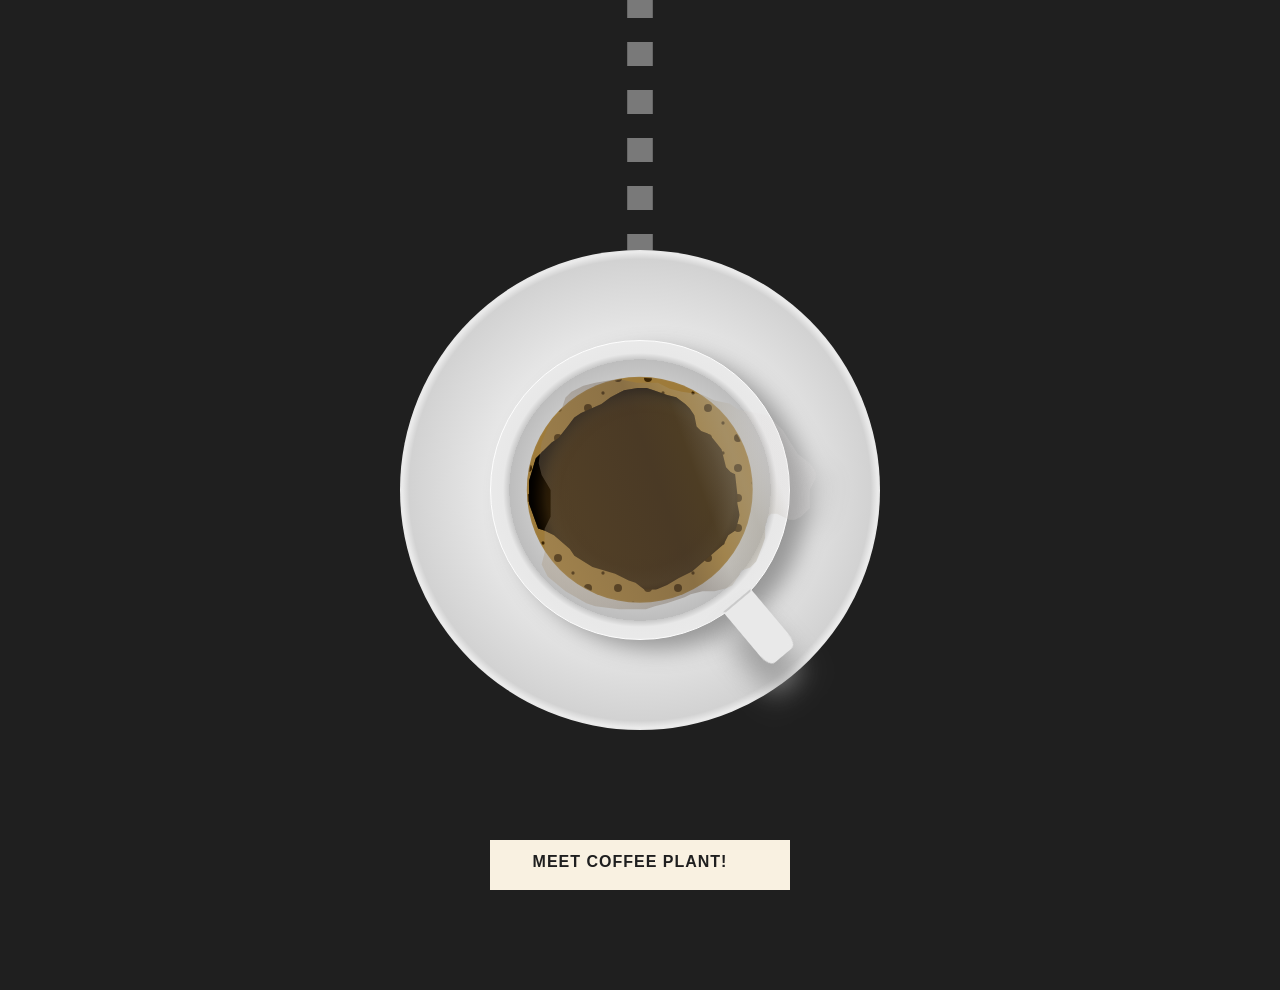
==== commit 0df35f70: "Force update for CSS path fix" ====
--- a/index.html
+++ b/index.html
@@ -87,7 +87,7 @@
 
         <div class="button-wrapper">
             <div class="link_wrapper">
-                <a href="html/coffee-plant.html">Meet the plant!</a>
+                <a href="html/coffee-plant.html">Meet coffee plant!</a>
                 <div class="icon">
                 <svg xmlns="http://www.w3.org/2000/svg" viewBox="0 0 268.832 268.832">
                     <path d="M265.17 125.577l-80-80c-4.88-4.88-12.796-4.88-17.677 0-4.882 4.882-4.882 12.796 0 17.678l58.66 58.66H12.5c-6.903 0-12.5 5.598-12.5 12.5 0 6.903 5.597 12.5 12.5 12.5h213.654l-58.66 58.662c-4.88 4.882-4.88 12.796 0 17.678 2.44 2.44 5.64 3.66 8.84 3.66s6.398-1.22 8.84-3.66l79.997-80c4.883-4.882 4.883-12.796 0-17.678z"/>
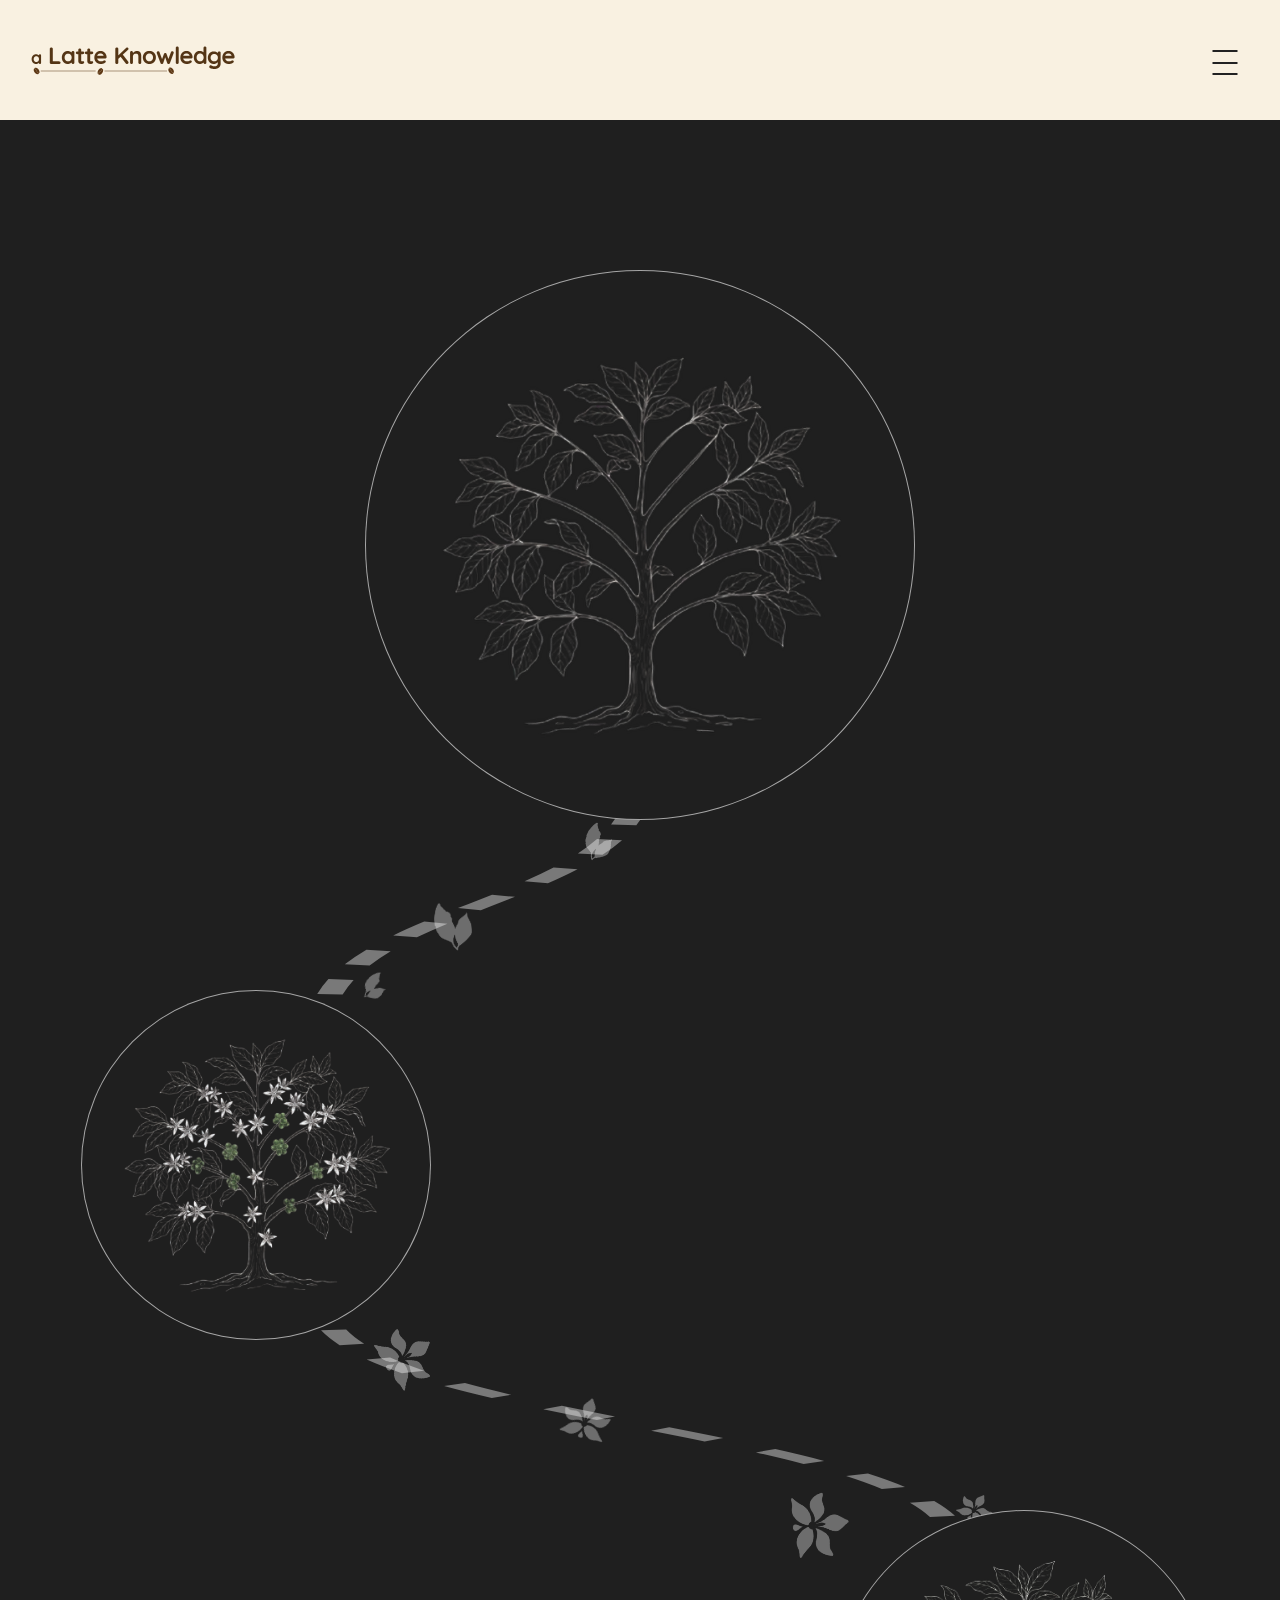
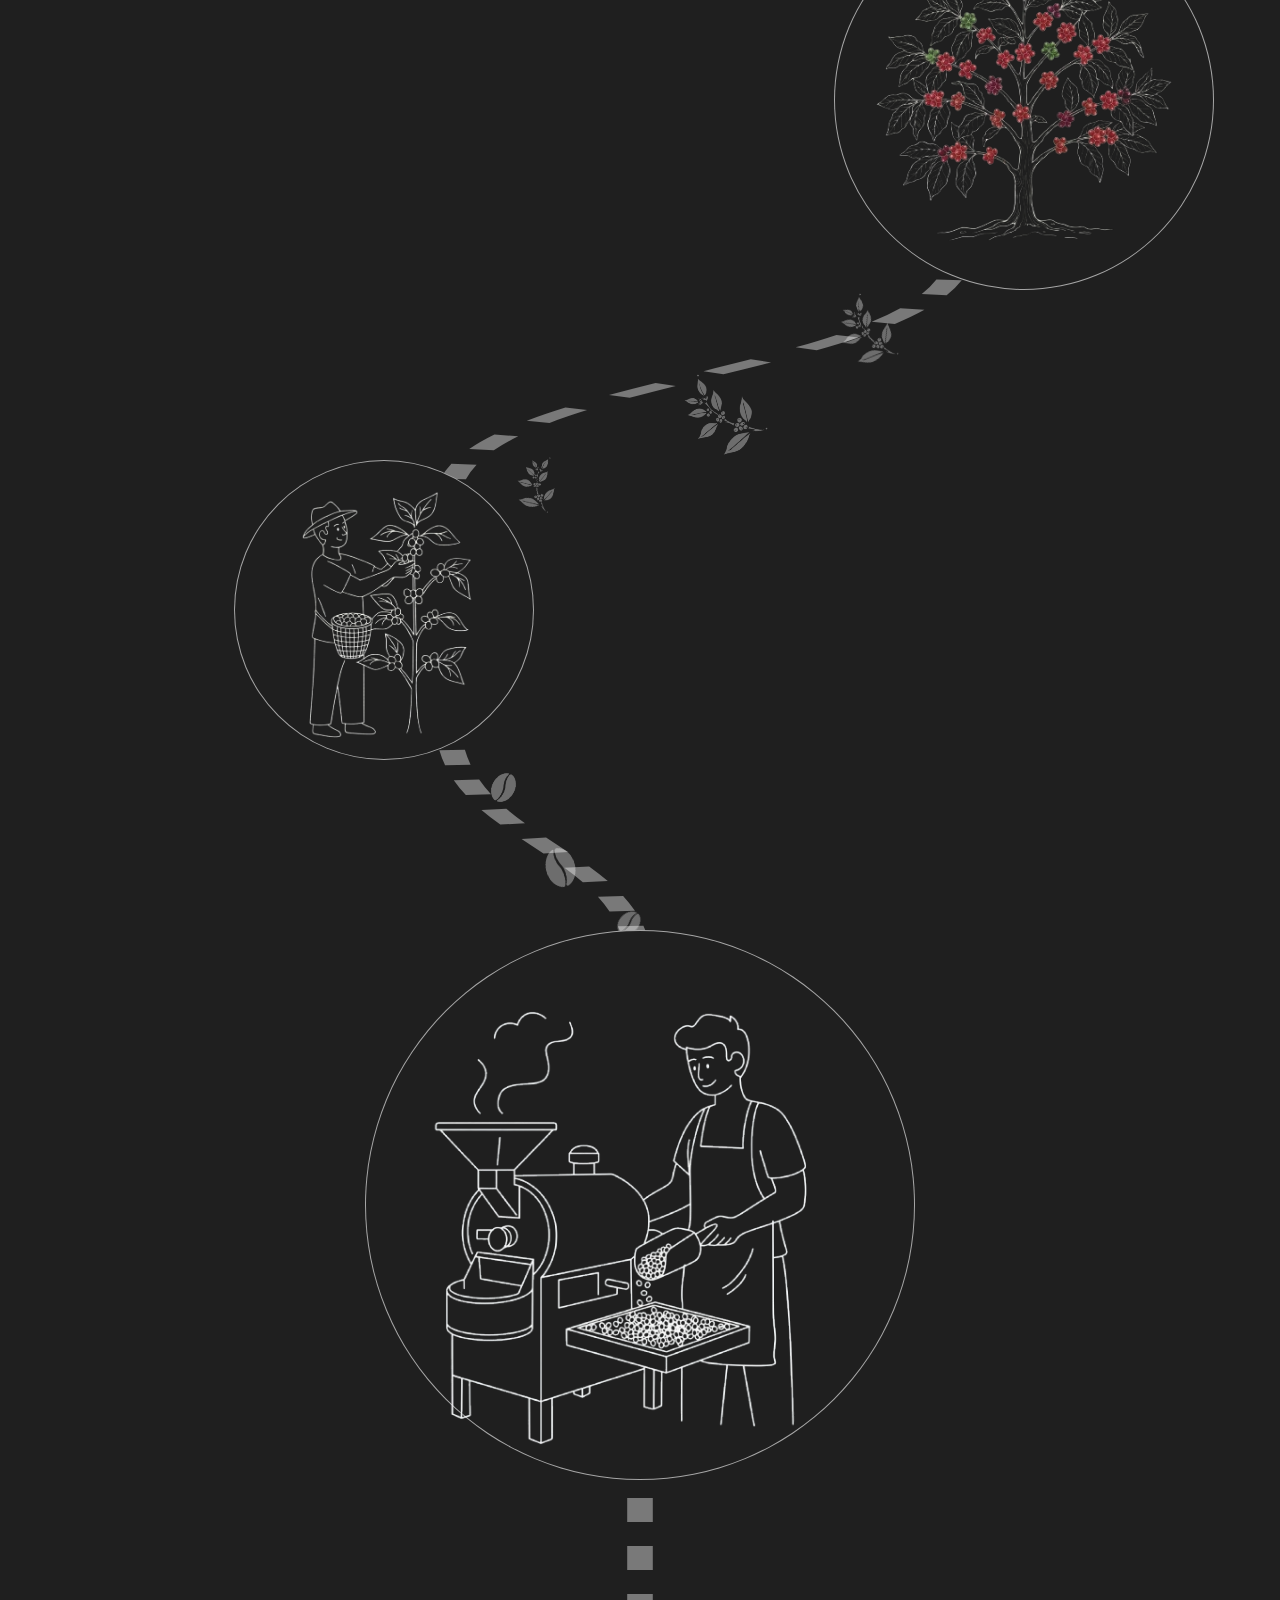
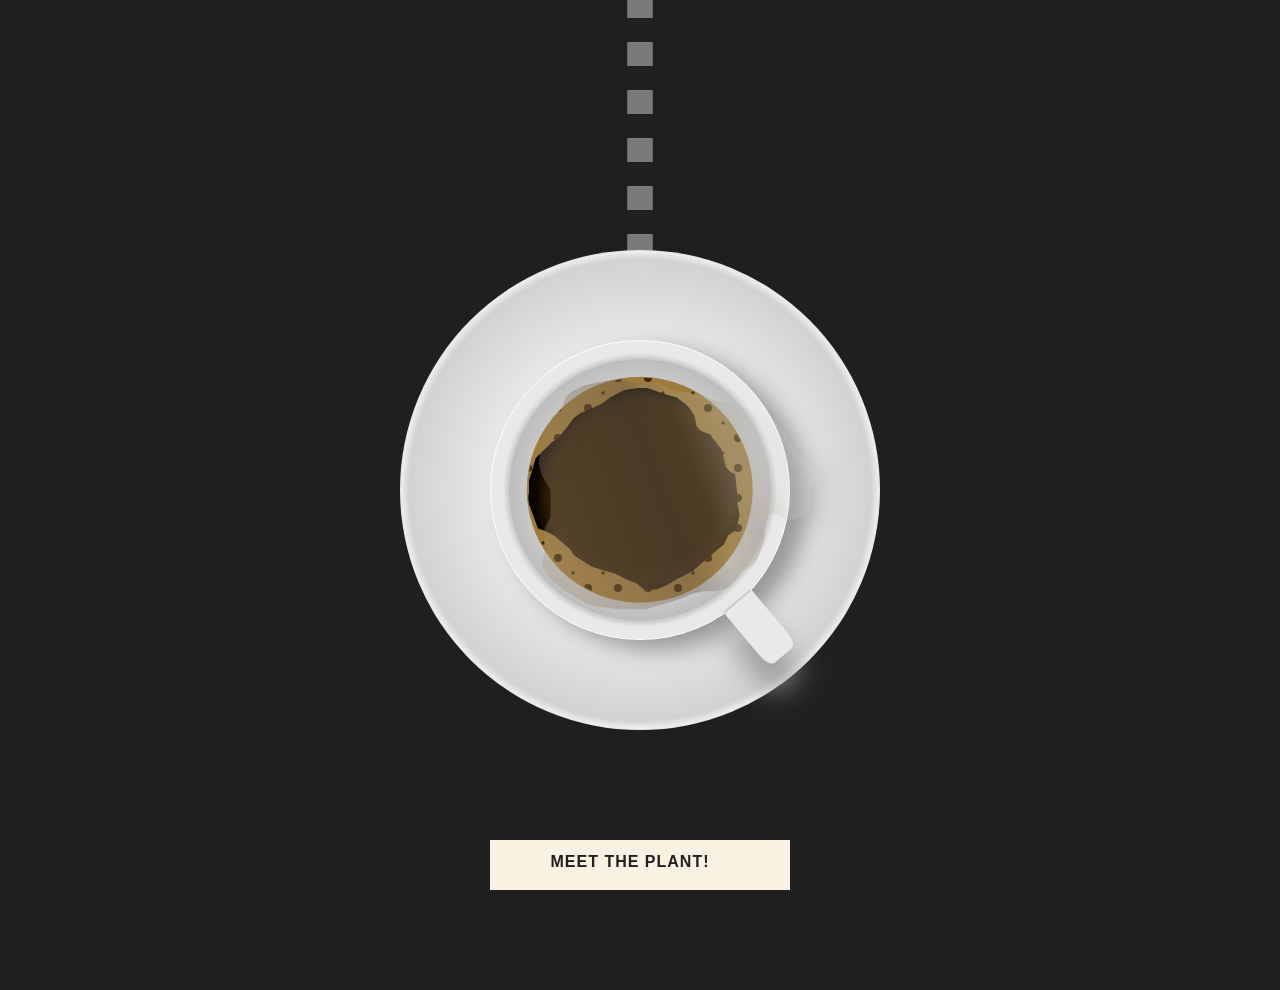
==== commit 252338df: "Force update for CSS path fix" ====
--- a/index.html
+++ b/index.html
@@ -87,7 +87,7 @@
 
         <div class="button-wrapper">
             <div class="link_wrapper">
-                <a href="html/coffee-plant.html">Meet coffee plant!</a>
+                <a href="html/coffee-plant.html">Meet the plant!</a>
                 <div class="icon">
                 <svg xmlns="http://www.w3.org/2000/svg" viewBox="0 0 268.832 268.832">
                     <path d="M265.17 125.577l-80-80c-4.88-4.88-12.796-4.88-17.677 0-4.882 4.882-4.882 12.796 0 17.678l58.66 58.66H12.5c-6.903 0-12.5 5.598-12.5 12.5 0 6.903 5.597 12.5 12.5 12.5h213.654l-58.66 58.662c-4.88 4.882-4.88 12.796 0 17.678 2.44 2.44 5.64 3.66 8.84 3.66s6.398-1.22 8.84-3.66l79.997-80c4.883-4.882 4.883-12.796 0-17.678z"/>
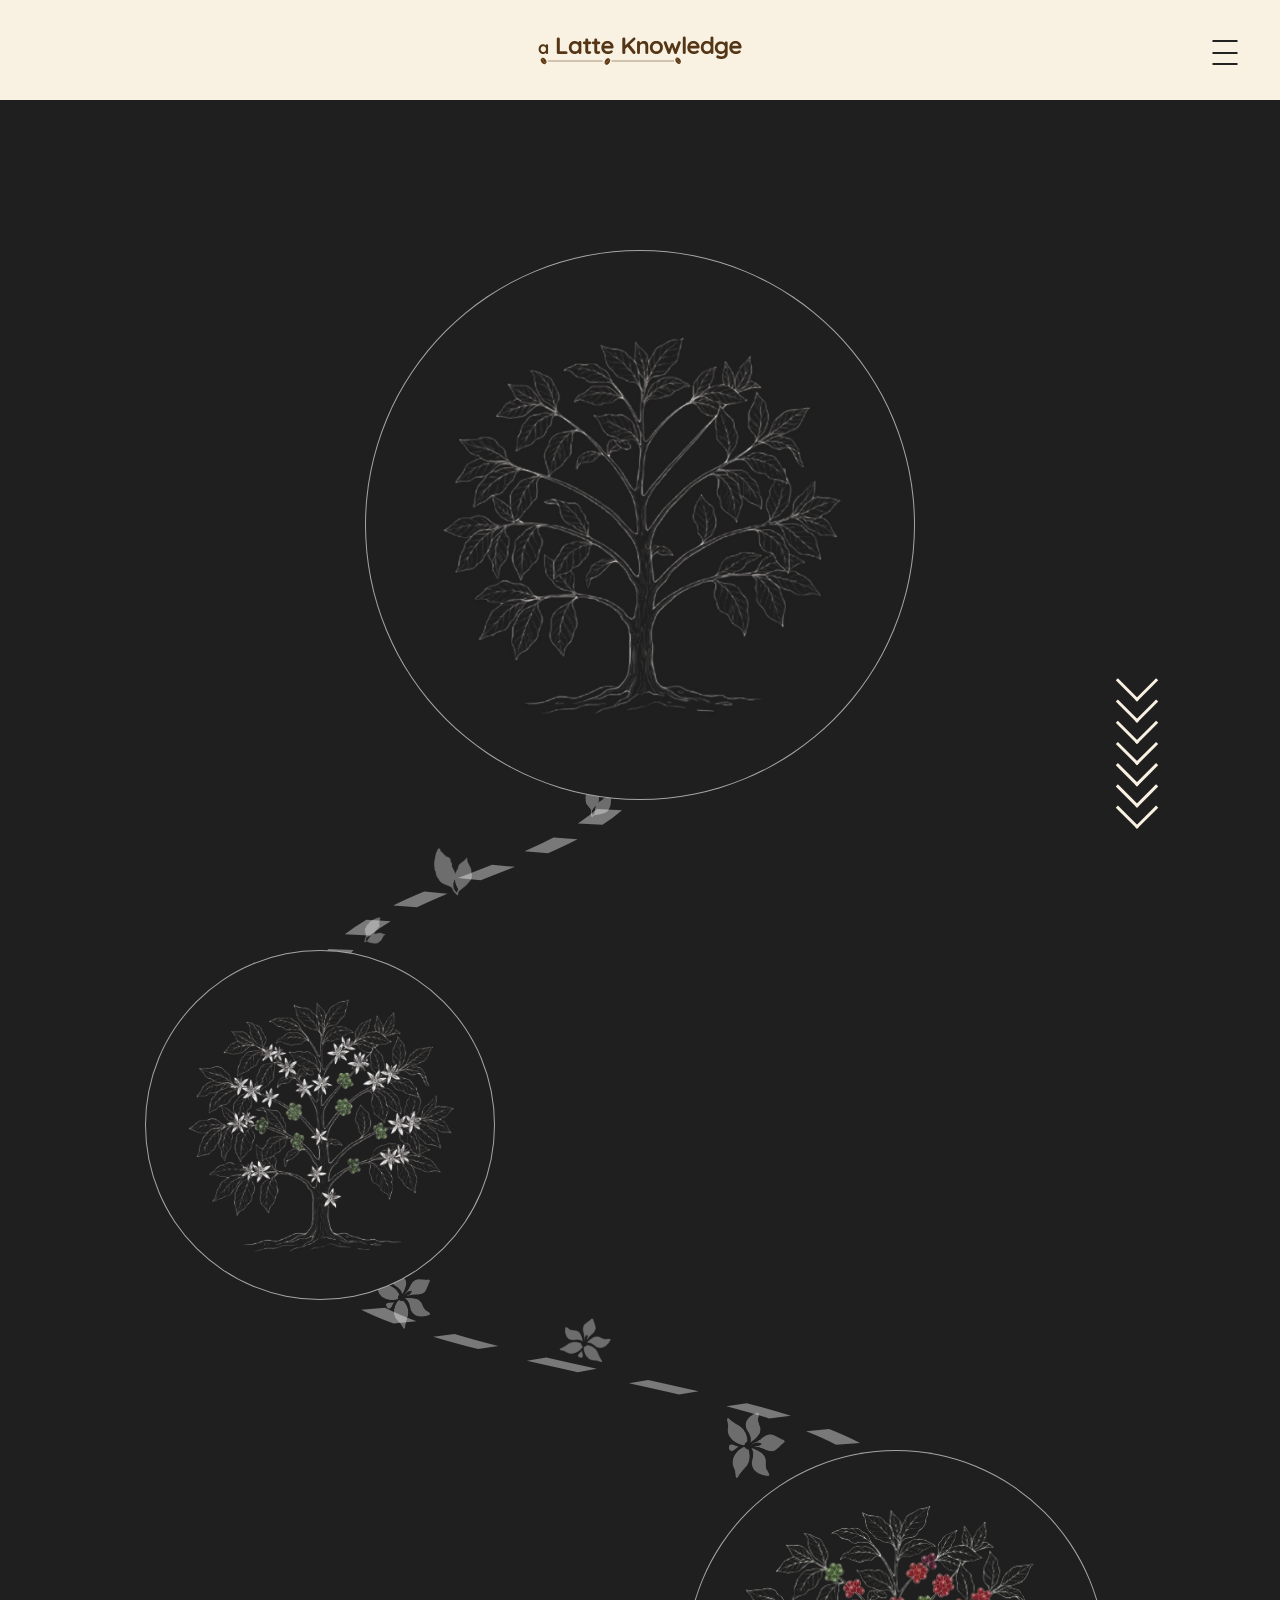
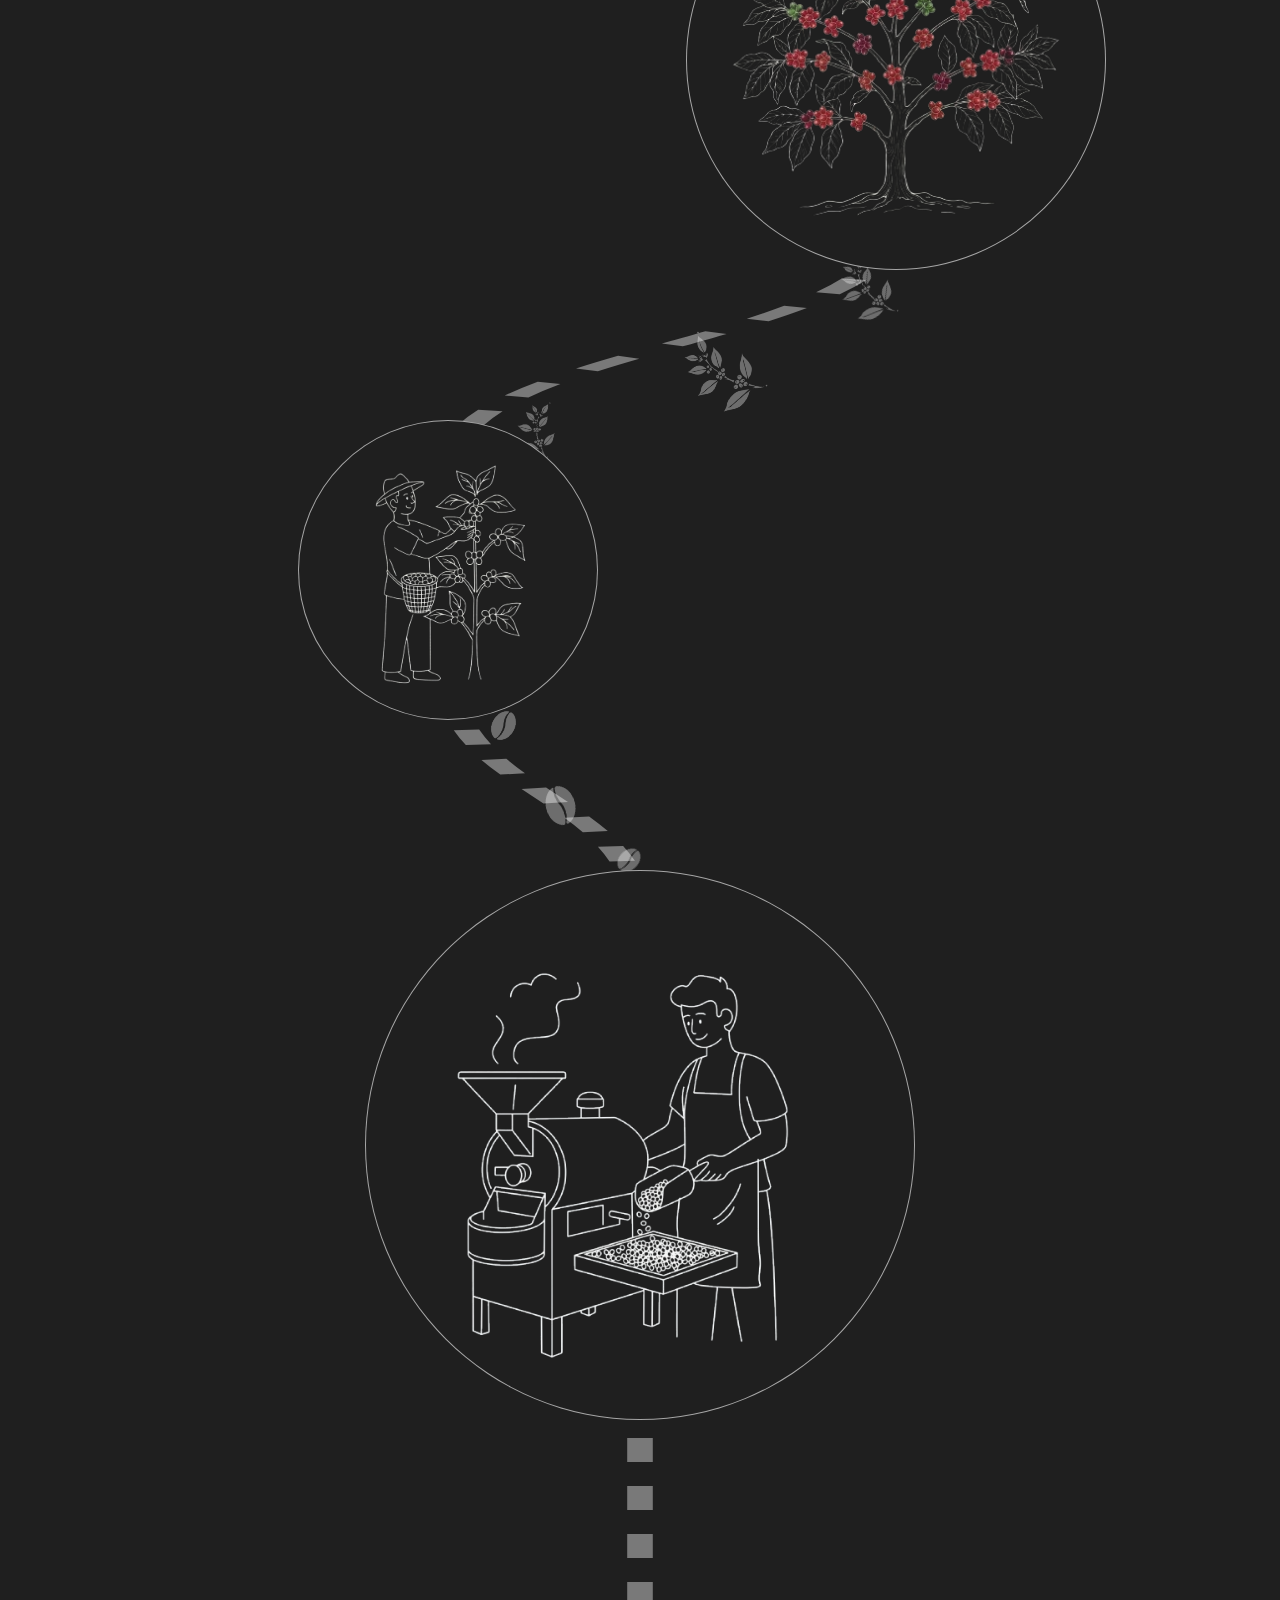
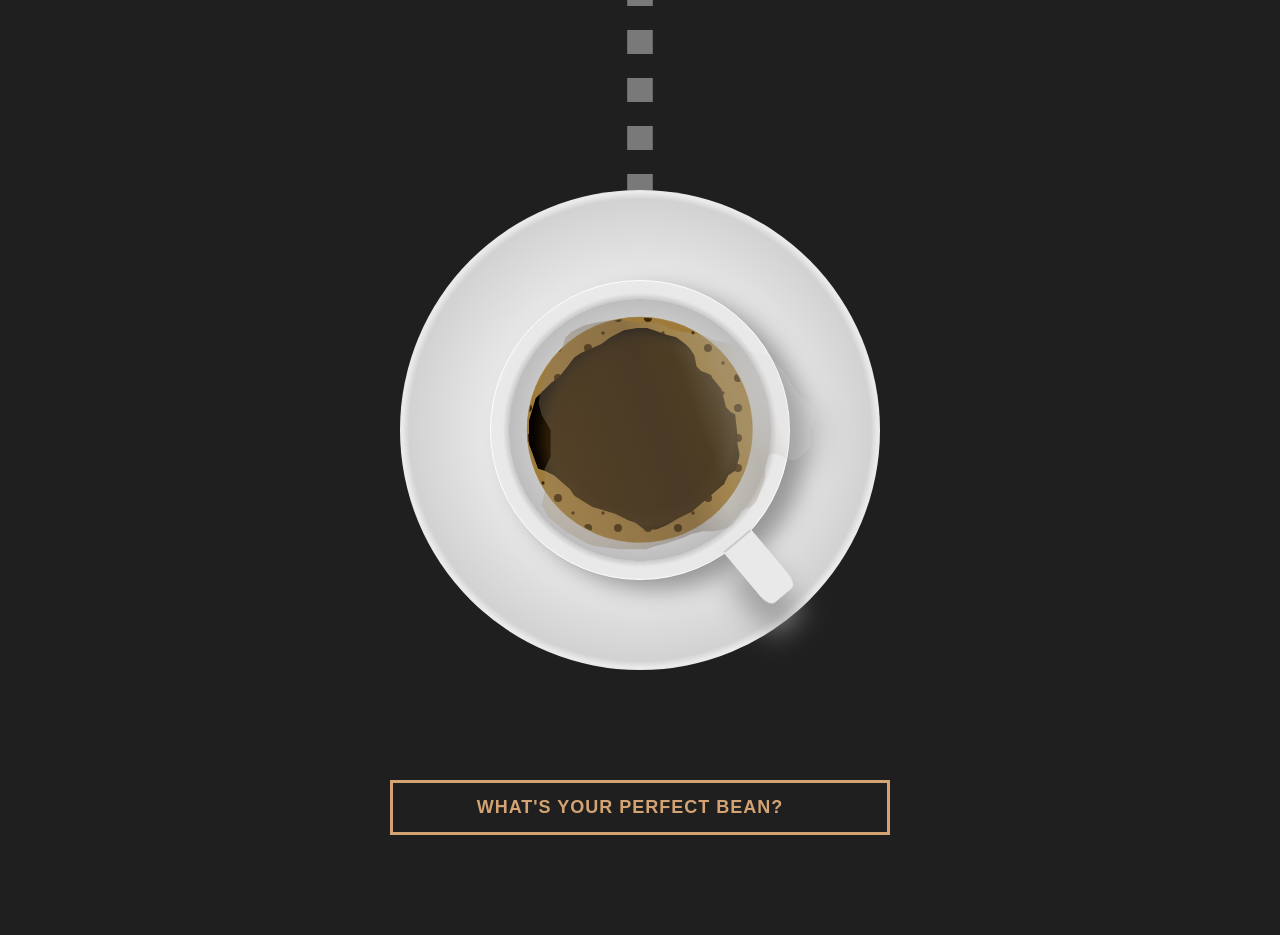
==== commit 1491bc37: "Update code" ====
--- a/index.html
+++ b/index.html
@@ -22,18 +22,26 @@
         <img src="image/deco-leaf.png" class="deco-img pos-1-2">
         <img src="image/deco-leaf.png" class="deco-img pos-1-3">
     </div>
+    <div class="indicator">
+    <span></span>
+    <span></span>
+    <span></span>
+    <span></span>
+    <span></span>
+    <span></span>
+    <span></span>
+    </div>
 
     <div class="growth flower-tree step-2">
         <img src="image/home-flower.png" class="tree-img">
     </div>
     <div class="curve-wrapper">
         <svg class="growth-curve" preserveAspectRatio="none" viewBox="0 0 100 100">
-            <path d="M 25 0 C 25 50, 75 50, 75 100" />
+            <path d="M 25 0 C 25 50, 70 50, 70 100" />
         </svg>
         <img src="image/deco-flower.png" class="deco-img pos-2-1">
         <img src="image/deco-flower.png" class="deco-img pos-2-2">
         <img src="image/deco-flower.png" class="deco-img pos-2-3">
-        <img src="image/deco-flower.png" class="deco-img pos-2-4">
     </div>
 
     <div class="growth fruit-tree step-3">
@@ -41,7 +49,7 @@
     </div>
     <div class="curve-wrapper">
         <svg class="growth-curve" preserveAspectRatio="none" viewBox="0 0 100 100">
-            <path d="M 75 0 C 75 50, 35 50, 35 100" />
+            <path d="M 70 0 C 70 50, 35 50, 35 100" />
         </svg>
         <img src="image/deco-cherry.png" class="deco-img pos-3-1">
         <img src="image/deco-cherry.png" class="deco-img pos-3-2">
@@ -87,7 +95,7 @@
 
         <div class="button-wrapper">
             <div class="link_wrapper">
-                <a href="html/coffee-plant.html">Meet the plant!</a>
+                <a href="html/tool.html">WHAT'S YOUR PERFECT BEAN?</a>
                 <div class="icon">
                 <svg xmlns="http://www.w3.org/2000/svg" viewBox="0 0 268.832 268.832">
                     <path d="M265.17 125.577l-80-80c-4.88-4.88-12.796-4.88-17.677 0-4.882 4.882-4.882 12.796 0 17.678l58.66 58.66H12.5c-6.903 0-12.5 5.598-12.5 12.5 0 6.903 5.597 12.5 12.5 12.5h213.654l-58.66 58.662c-4.88 4.882-4.88 12.796 0 17.678 2.44 2.44 5.64 3.66 8.84 3.66s6.398-1.22 8.84-3.66l79.997-80c4.883-4.882 4.883-12.796 0-17.678z"/>
@@ -112,10 +120,8 @@
             let fixedData = data
             .replaceAll('../index.html', 'index.html')
             .replaceAll('../image/logo.png', 'image/logo.png')
-            .replaceAll('href="coffee-plant.html"', 'href="html/coffee-plant.html"')
-            .replaceAll('href="coffee-bean-anatomy.html"', 'href="html/coffee-bean-anatomy.html"')
+            .replaceAll('href="tool.html"', 'href="html/tool.html"')
             .replaceAll('href="coffee-bean-types.html"', 'href="html/coffee-bean-types.html"')
-            .replaceAll('href="coffee-roasting.html"', 'href="html/coffee-roasting.html"');
 
             document.getElementById('main-header').innerHTML = fixedData;
         })
--- a/css/style.css
+++ b/css/style.css
@@ -17,7 +17,7 @@
     top: 0;
     left: 0;
     width: 100%;
-    height: 120px;
+    height: 100px;
     background: #f9f1e1;
     display: flex;
     align-items: center;
@@ -30,7 +30,7 @@
     max-width: 1800px;
     display: flex;
     align-items: center;
-    justify-content: space-between;
+    justify-content: center;
     padding: 0 30px;
     margin: 0 auto;
 }
@@ -51,7 +51,7 @@
 #nav-toggle{display: none;}
 .navicon {
     position: fixed;
-    top: 50px;
+    top: 40px;
     right: 30px;
     transform: translate(-50%); /* Adjusts position perfectly to the center */
     width: 25px;
--- a/css/home.css
+++ b/css/home.css
@@ -12,7 +12,7 @@
     top: 0;
     left: 0;
     width: 100%;
-    height: 120px;
+    height: 100px;
     background: #f9f1e1;
     display: flex;
     align-items: center;
@@ -21,7 +21,7 @@
 }
 
 body {
-    padding-top: 80px; 
+    padding-top: 100px; 
     min-height: 100vh;
     position: relative;
     background-color: #1f1f1f;
@@ -41,10 +41,10 @@
     z-index: 10; 
 }
 /* Step Positioning layout */
-.step-1 { left: 50%; transform: translateX(-50%); width: 550px; margin-top: 190px; }
-.step-2 { left: 20%; transform: translateX(-50%); width: 350px; }
-.step-3 { left: 80%; transform: translateX(-50%); width: 380px; }
-.step-4 { left: 30%; transform: translateX(-50%); width: 300px; }
+.step-1 { left: 50%; transform: translateX(-50%); width: 550px; margin-top: 150px; }
+.step-2 { left: 25%; transform: translateX(-50%); width: 350px; }
+.step-3 { left: 70%; transform: translateX(-50%); width: 420px; }
+.step-4 { left: 35%; transform: translateX(-50%); width: 300px; }
 .step-5 { left: 50%; transform: translateX(-50%); width: 550px; }
 .step-6 {
     position: relative;
@@ -62,7 +62,7 @@
 .growth-curve {
     width: 100%;
     height: 250px;
-    margin: -40px 0;
+    margin: -50px 0;
     display: block;
     z-index: 1;
     position: relative;
@@ -87,10 +87,8 @@
 }
 .harvest .tree-img,
 .roast .tree-img {
-    transform: scale(0.9); 
-}
-
-/* 곡선과 장식 이미지를 같이 묶어주는 래퍼 */
+    transform: scale(0.8); 
+}
 .curve-wrapper {
     position: relative;
     width: 100%;
@@ -103,6 +101,7 @@
     z-index: 2; 
     position: relative;
 }
+
 .deco-img {
     position: absolute;
     filter: brightness(0) invert(1); 
@@ -110,25 +109,22 @@
     pointer-events: none; 
     z-index: 5;
 }
-/* --- Decorative Asset Positioning --- */
 /* 1. Leaf Placements */
-.pos-1-1 { width: 45px; top: 15%; left: 45%; transform: rotate(-15deg); }
-.pos-1-2 { width: 60px; top: 45%; left: 33%; transform: rotate(-45deg); }
-.pos-1-3 { width: 35px; top: 75%; left: 28%; transform: rotate(10deg); }
+.pos-1-1 { width: 45px; top: 10%; left: 45%; transform: rotate(-15deg); } 
+.pos-1-2 { width: 60px; top: 35%; left: 33%; transform: rotate(-45deg); } 
+.pos-1-3 { width: 35px; top: 65%; left: 28%; transform: rotate(10deg); }  
 /* 2. Flower Placements */
-.pos-2-1 { width: 185px; top: -10%;   left: 24%; transform: rotate(15deg); }
-.pos-2-2 { width: 150px; top: 22%;  left: 40%; transform: rotate(-25deg); }
-.pos-2-3 { width: 205px; top: 52%;  left: 55%; transform: rotate(40deg); }
-.pos-2-4 { width: 105px; top: 65%; left: 72%; transform: rotate(-10deg); 
-}
+.pos-2-1 { width: 185px; top: -15%;  left: 24%; transform: rotate(15deg); } 
+.pos-2-2 { width: 150px; top: 10%;   left: 40%; transform: rotate(-25deg); } 
+.pos-2-3 { width: 205px; top: 40%;   left: 50%; transform: rotate(40deg); } 
 /* 3. Cherry Placements */
-.pos-3-1 { width: 65px; top: 15%; left: 65%; transform: rotate(-20deg); }
-.pos-3-2 { width: 80px; top: 45%; left: 53%; transform: rotate(-40deg); }
-.pos-3-3 { width: 50px; top: 80%; left: 40%; transform: rotate(15deg); }
+.pos-3-1 { width: 65px; top: 10%; left: 65%; transform: rotate(-20deg); }  
+.pos-3-2 { width: 80px; top: 40%; left: 53%; transform: rotate(-40deg); } 
+.pos-3-3 { width: 50px; top: 70%; left: 40%; transform: rotate(15deg); }   
 /* 4. Bean Placements */
-.pos-4-1 { width: 35px; top: 20%; left: 38%; transform: rotate(30deg); }
-.pos-4-2 { width: 45px; top: 50%; left: 42%; transform: rotate(-15deg); }
-.pos-4-3 { width: 30px; top: 75%; left: 48%; transform: rotate(45deg); }
+.pos-4-1 { width: 35px; top: 15%; left: 38%; transform: rotate(30deg); }  
+.pos-4-2 { width: 45px; top: 45%; left: 42%; transform: rotate(-15deg); } 
+.pos-4-3 { width: 30px; top: 70%; left: 48%; transform: rotate(45deg); }  
 
 /* === Main container for the CSS coffee cup illustration === */
 .canvas {
@@ -238,12 +234,61 @@
   }
 }
 
+/* Container for the scroll indicator */
+.indicator {
+  position: absolute; /* Relative to the nearest positioned parent (the tree container) */
+  top: 18%;           /* Vertically centered relative to the tree */
+  right: 10%;         /* Spacing from the right side of the screen/container */
+  width: 30px;        /* Slightly smaller for a cleaner look */
+  height: 30px;
+  transform: translateY(-50%) rotate(45deg); /* Center vertically and rotate for the arrow shape */
+  z-index: 5;
+  cursor: pointer;
+}
+/* Individual arrow lines */
+.indicator span {
+  position: absolute;
+  left: 0;
+  top: 0;
+  width: 100%;
+  height: 100%;
+  box-sizing: border-box;
+  border: none;
+  border-bottom: 3px solid #f9f1e1; /* Matching your theme's cream color */
+  border-right: 3px solid #f9f1e1;
+  animation: scrollAnimate 1.5s linear infinite;
+}
+/* Staggered animation delays for the cascading effect */
+.indicator span:nth-child(1) { top: -45px; left: -45px; animation-delay: 0.0s; }
+.indicator span:nth-child(2) { top: -30px; left: -30px; animation-delay: 0.1s; }
+.indicator span:nth-child(3) { top: -15px; left: -15px; animation-delay: 0.2s; }
+.indicator span:nth-child(4) { top: 0; left: 0; animation-delay: 0.3s; }
+.indicator span:nth-child(5) { top: 15px; left: 15px; animation-delay: 0.4s; }
+.indicator span:nth-child(6) { top: 30px; left: 30px; animation-delay: 0.5s; }
+.indicator span:nth-child(7) { top: 45px; left: 45px; animation-delay: 0.6s; }
+/* Scroll Animation */
+@keyframes scrollAnimate {
+  0% {
+    border-color: #f9f1e1; /* Start with theme cream */
+    transform: translate(0, 0);
+    opacity: 0;
+  }
+  20% {
+    opacity: 1;
+    transform: translate(10px, 10px);
+  }
+  40%, 100% {
+    border-color: #d4a373; /* End with your neon/gold point color */
+    opacity: 0;
+    transform: translate(20px, 20px);
+  }
+}
+
 /* === Next Page Button Layout === */
 .button-wrapper {
     display: flex;
     justify-content: center;
     margin-top: 50px; 
-    margin-bottom: 0;
     z-index: 10;
 }
 .link_wrapper {
@@ -252,33 +297,66 @@
 }
 .link_wrapper a {
     display: block;
-    width: 300px;
-    height: 50px;
-    line-height: 44px;
+    width: 500px;
+    height: 55px;
+    line-height: 49px; 
+    font-size: 18px;
     font-weight: bold;
     text-decoration: none;
-    background: #f9f1e1;
-    text-align: center;
-    color: #1f1f1f;
+    background: #1f1f1f;
+    color: #d4a373;
     text-transform: uppercase;
     text-align: center;
     letter-spacing: 1px;
-    transition: all .35s;
+    transition: all .35s ease;
     box-sizing: border-box;
     padding: 0 40px 0 20px;
+    position: relative;
     z-index: 2;
-}
+    border: 3px solid #d4a373; 
+    overflow: visible; 
+}
+/* --- Normal State: Continuous Neon Pulse --- */
+.link_wrapper a::before,
+.link_wrapper a::after {
+    content: "";
+    position: absolute;
+    inset: -3px;
+    border: 3px solid #d4a373;
+    border-radius: inherit;
+    opacity: 1;
+    pointer-events: none;
+    z-index: -1;
+    /* Pulsing animation active by default */
+    animation: pulseOut 2s ease-out infinite;
+}
+.link_wrapper a::after {
+    animation-delay: 1s;
+}
+/* --- Hover State: Invert Colors & Stop Pulse --- */
+.link_wrapper a:hover {
+    width: 435px;
+    background: #1f1f1f; 
+    color: #d4a373;      
+    box-shadow: 0 0 15px rgba(214, 163, 115, 0.5);
+}
+/* Stop pulsing when hovered to focus on the sliding icon */
+.link_wrapper a:hover::before,
+.link_wrapper a:hover::after {
+    display: none;
+}
+/* --- Sliding Neon Icon (Diamond Shape) --- */
 .link_wrapper .icon {
-    width: 50px;
-    height: 50px;
+    width: 65px;
+    height: 65px;
     border: 3px solid transparent;
     position: absolute;
     transform: rotate(45deg);
-    right: 0;
-    top: 0;
+    right: 30px; 
+    top: -5px;
     z-index: 1;
     transition: all .35s;
-    box-sizing: border-box;
+    opacity: 0; 
 }
 .link_wrapper .icon svg {
     width: 30px;
@@ -286,19 +364,27 @@
     top: calc(50% - 15px);
     left: calc(50% - 15px);
     transform: rotate(-45deg);
-    fill: #f9f1e1;
+    fill: #1f1f1f;
     transition: all .35s;
 }
-.link_wrapper a:hover {
-    width: 250px;
-    border: 3px solid #d4a373; 
-    background: #1f1f1f;
-    color: #d4a373;
-}
+/* Hover: Icon appears and slides out */
 .link_wrapper a:hover + .icon {
     border: 3px solid #d4a373;
-    right: -20%;
-}
+    right: -12%; 
+    opacity: 1;
+    z-index: 10;
+}
+
 .link_wrapper a:hover + .icon svg {
     fill: #d4a373;
+}
+@keyframes pulseOut {
+    0% {
+        transform: scale(1);
+        opacity: 0.7;
+    }
+    100% {
+        transform: scale(1.15, 1.4);
+        opacity: 0;
+    }
 }
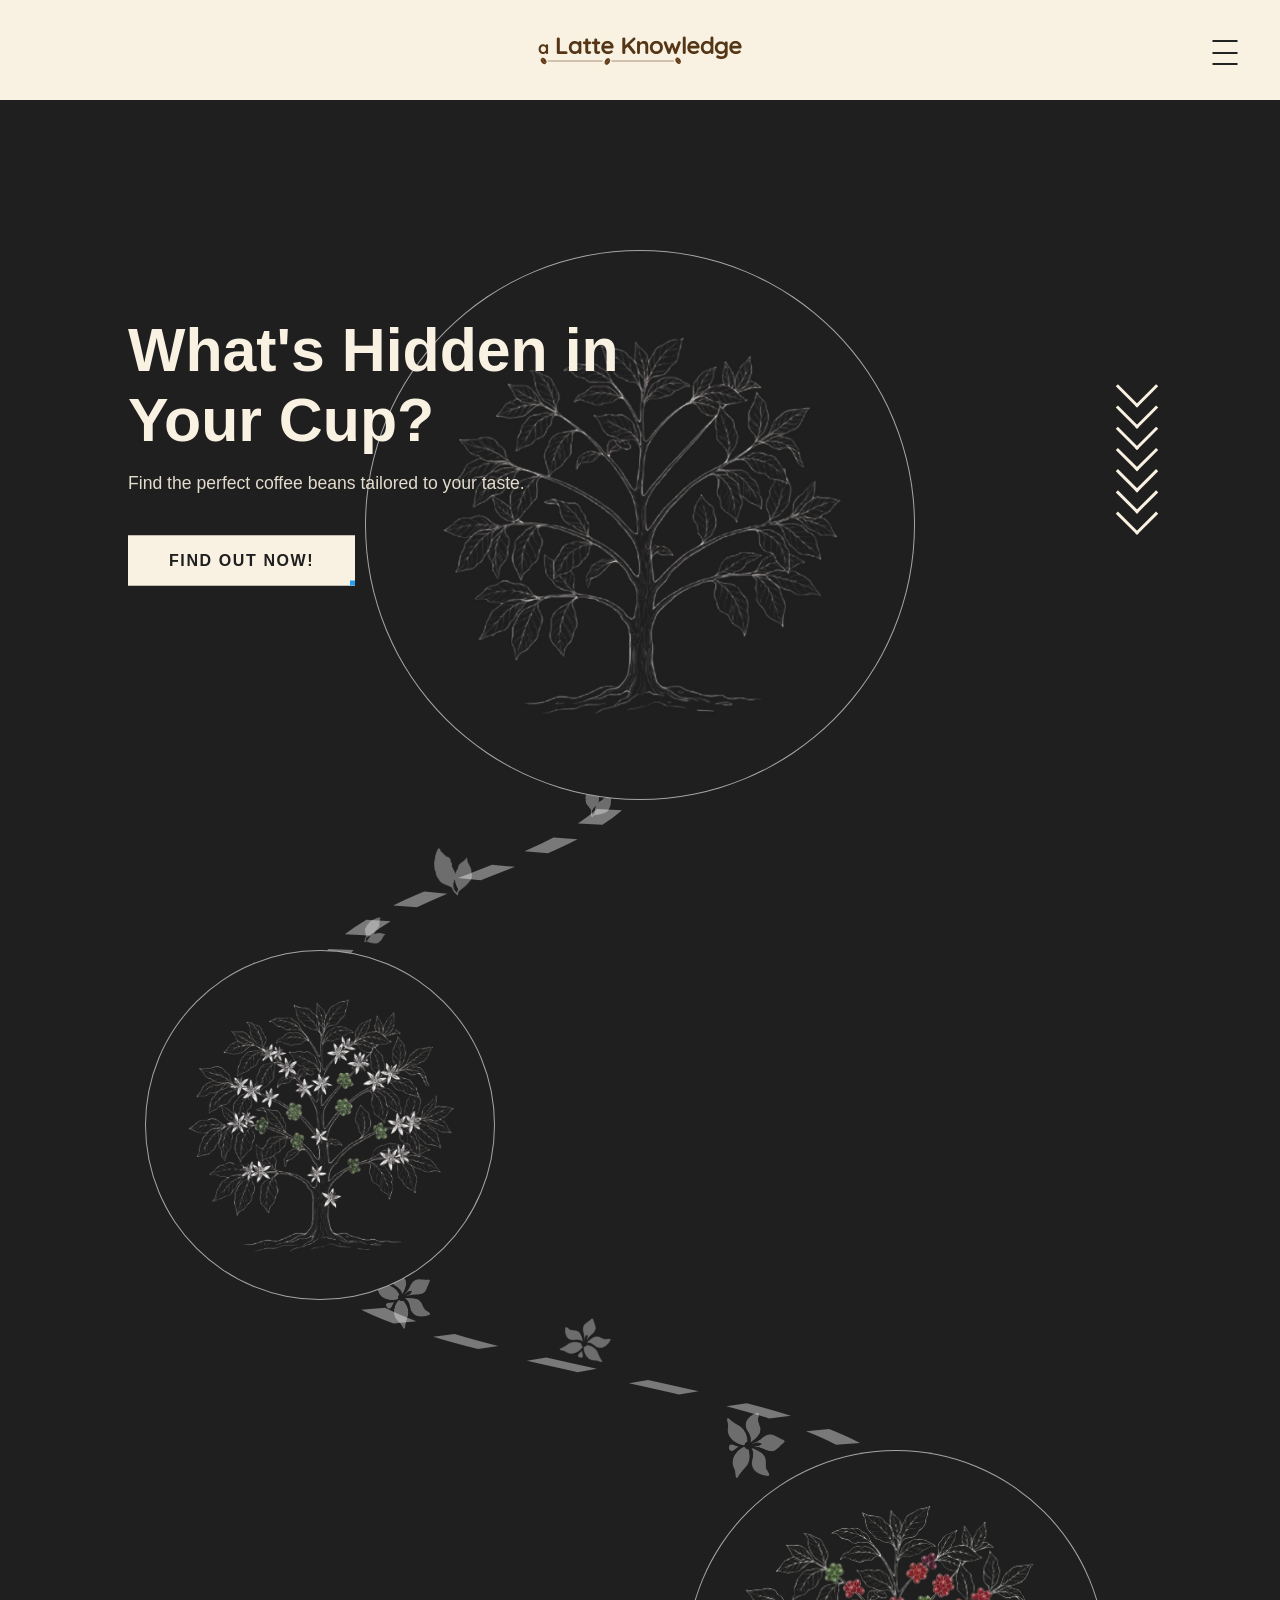
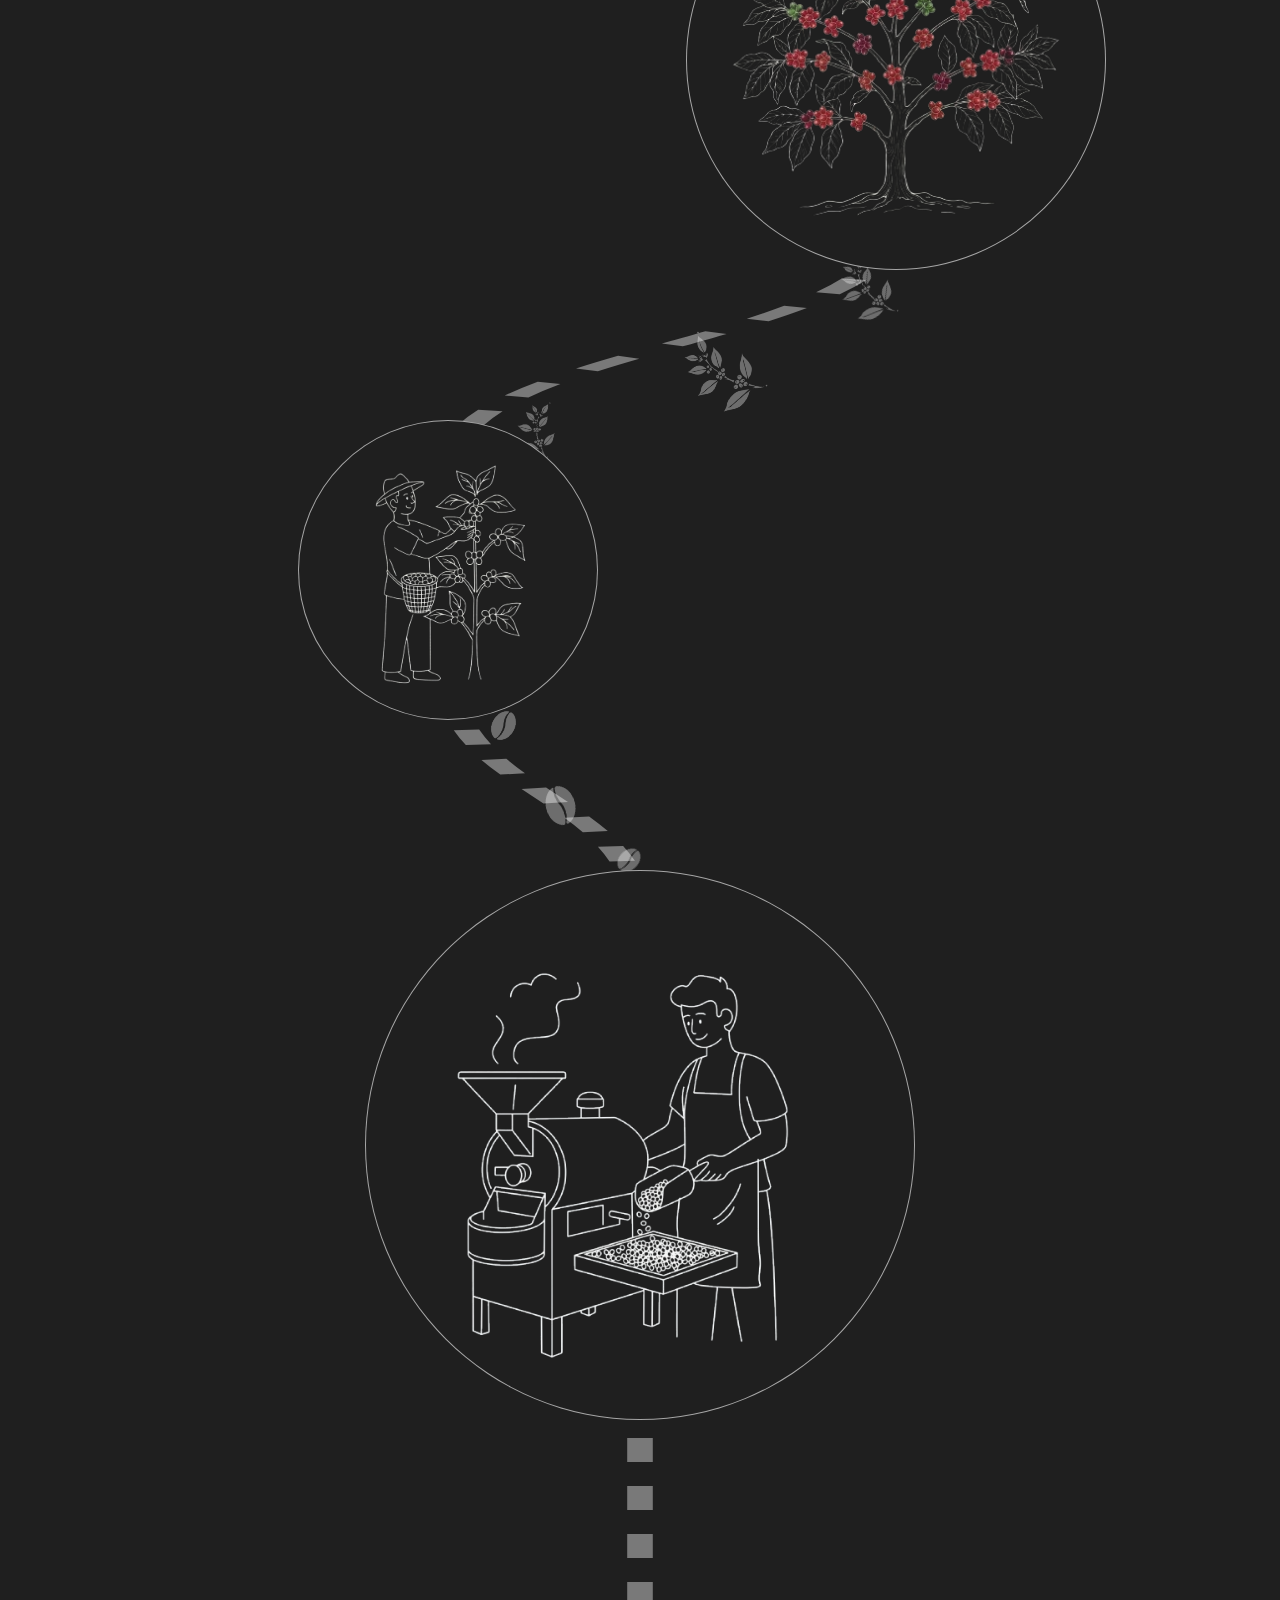
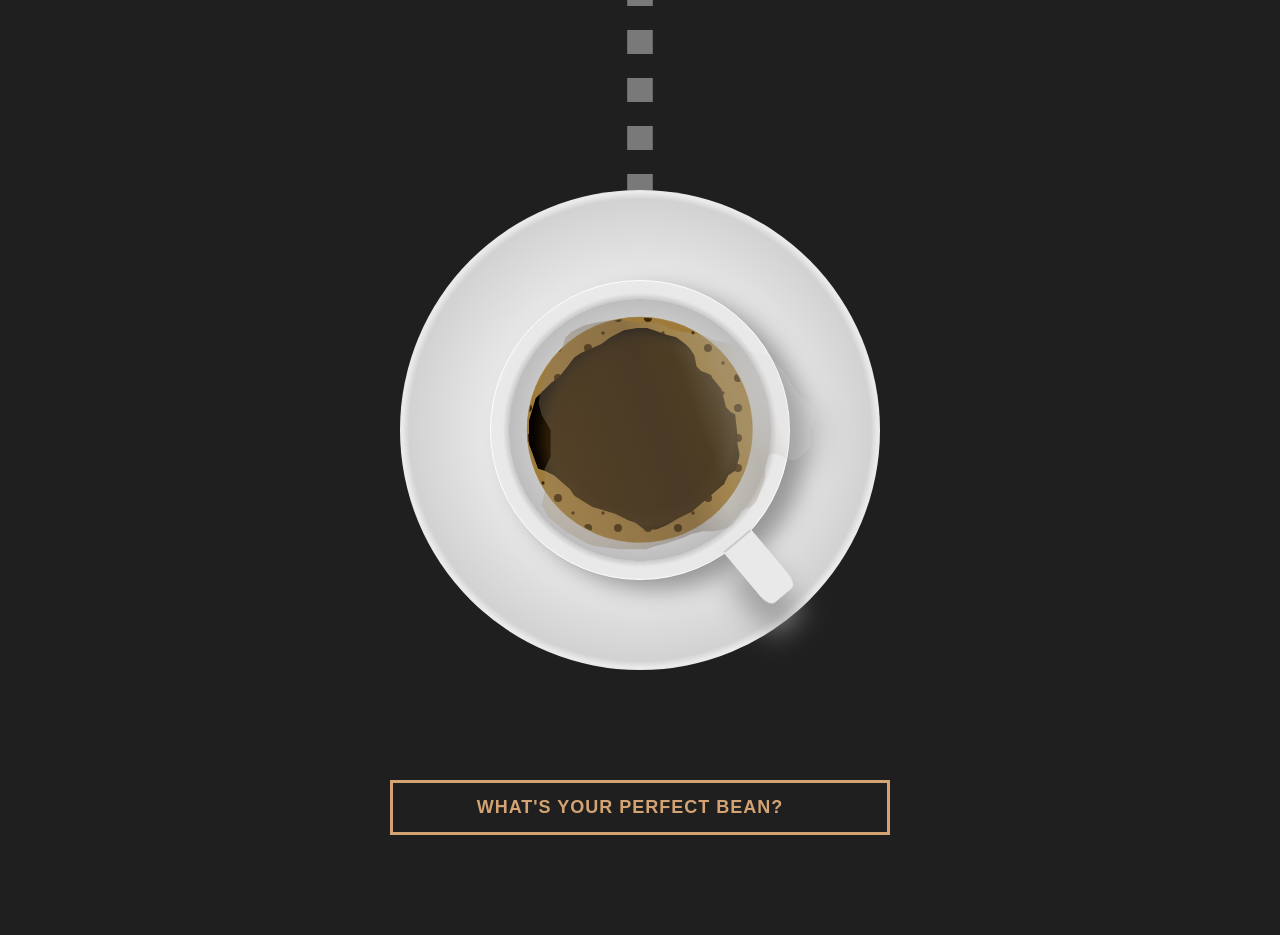
==== commit 58158bc6: "update" ====
--- a/index.html
+++ b/index.html
@@ -9,6 +9,15 @@
 </head>
 <body>
     <div id ="main-header"></div>
+    <div class="intro-container">
+        <h1 class="main-title">What's Hidden in Your Cup?</h1>
+        <p class="sub-description">
+            Find the perfect coffee beans tailored to your taste.
+        </p>
+        <div class="button-container">
+            <button class="primary-button bordered" onclick="location.href='html/tool.html'">FIND OUT NOW!</button>
+        </div>
+    </div>
 
    <div class="growth-wrapper">
     <div class="growth main-tree step-1">
@@ -83,13 +92,9 @@
                 <div class="cup-center">
                     <div class="froth"></div>
                     <div class="coffee-dark-top"></div>
-                    <div class="hot-steam steam-move"></div>
+                    <div class="hot-steam"></div>
                 </div>
                 <div class="cup-handle"></div>
-            </div>
-            <div class="teaspoon">
-                <div class="spoon-center"></div>
-                <div class="spoon-handle"></div>
             </div>
         </div>
 
@@ -104,10 +109,6 @@
             </div>
         </div>
     </div>
-    
-</div>
-
-    
 
     <script>
         // Fetch the shared header file
--- a/css/home.css
+++ b/css/home.css
@@ -23,9 +23,115 @@
 body {
     padding-top: 100px; 
     min-height: 100vh;
-    position: relative;
     background-color: #1f1f1f;
 }
+
+.intro-container {
+  position: absolute;
+  left: 10%;        
+  top: 50%;            
+  transform: translateY(-50%); 
+  width: 40%;          
+  text-align: left;  
+  z-index: 50; 
+  display: flex;
+  flex-direction: column;
+  align-items: flex-start;
+  gap: 10px;
+}
+.main-title {
+  font-size: 3.8rem;
+  font-weight: bold;
+  margin: 0;
+  margin-bottom: 0.5rem;
+  color: #f9f1e1;
+}
+.sub-description {
+  font-size: 1.1rem;
+  color: #f9f1e1;
+  margin: 0;
+  margin-bottom: 2rem;
+  opacity: 0.9;
+}
+
+/* === Next Page Button === */
+.button-container {
+    position: relative;
+    display: block;
+    top: auto;    
+    right: auto;   
+}
+.button-borders {
+    position: relative;
+    width: fit-content;
+    height: fit-content;
+    align-items: center; 
+    gap: 20px;         
+    margin-bottom: 2px;
+}
+.button-guide-text {
+    font-family: 'Noto Sans KR', sans-serif;
+    font-size: 14px;
+    color: #222;      
+    font-weight: 500;
+    letter-spacing: -0.02em;
+    margin-bottom: 8px;
+    opacity: 0.8;  
+    animation: slideIn 1s ease-out;
+}
+.button-guide-text span {
+    display: inline-block;
+    margin-left: 5px;
+    transition: transform 0.3s ease;
+}
+.button-borders:before, .button-borders:after {
+  content: "";
+  position: absolute;
+  width: calc(100% + 1em);
+  height: 60%;
+  left: -0.5em;
+  border: 1px solid #1f1f1f; 
+  pointer-events: none;
+}
+.button-borders:before {
+  top: -0.5em;
+  border-bottom: 0;
+}
+.button-borders:after {
+  bottom: -0.5em;
+  border-top: 0;
+}
+.primary-button { /* button design */
+  font-family: 'Ropa Sans', sans-serif;
+  color: #1f1f1f;
+  cursor: pointer;
+  font-size: 16px; 
+  font-weight: bold;
+  letter-spacing: 0.1rem;
+  border: 1px solid #f9f1e1;
+  padding: 15px 40px; 
+  background-color: #f9f1e1;
+  background-image: url("data:image/svg+xml,%3Csvg xmlns='http://www.w3.org/2000/svg' viewBox='0 0 531.28 200'%3E%3Cdefs%3E%3Cstyle%3E .shape %7B fill: %2324a0ed; %7D %3C/style%3E%3C/defs%3E%3Cg%3E%3Cpolygon class='shape' points='415.81 200 0 200 115.47 0 531.28 0 415.81 200' /%3E%3C/g%3E%3C/svg%3E");
+  background-size: 200%;
+  background-position: 200%;
+  background-repeat: no-repeat;
+  transition: all 0.15s cubic-bezier(0.25, 0.46, 0.45, 0.94);
+  position: relative;
+}
+.primary-button:hover {
+  background-position: 40%;
+  border-color: #24a0ed;
+}
+.primary-button:after {
+  content: "";
+  position: absolute;
+  background-color: #24a0ed;
+  width: 5px;
+  height: 5px;
+  bottom: -1px;
+  right: -1px;
+}
+
 
 /* === Circular containers for the growth steps === */
 .growth {
@@ -72,9 +178,6 @@
     stroke: rgba(255, 255, 255, 0.4);
     stroke-width: 2px;
     stroke-dasharray: 6, 6;  /* Creates the dashed effect */
-}
-.growth-wrapper {
-    padding-bottom: 0; 
 }
 .tree-img {
     width: 100%;         
@@ -211,16 +314,6 @@
     width: 100%;
     height: 100%;
     position: absolute;
-    top: 50%;
-    left: 73%;
-    transform: translate(-50%, -50%);
-    background: linear-gradient(70deg,rgba(187, 164, 129, 0.29) 0%, rgba(111, 97, 84, 0.42) 44%, rgba(169, 157, 134, 0.25) 54%, rgba(173, 166, 150, 0.46) 65%, rgba(226, 220, 220, 0.19) 74%,rgba(220, 220, 220, 0.23) 100%);
-    clip-path: polygon(12% 17%, 14% 16%, 16% 15%, 20% 14%, 26% 13%, 29% 13%, 34% 14%, 36% 14%, 39% 14%, 41% 14%, 43% 15%, 45% 16%, 49% 17%, 56% 18%, 60% 20%, 65% 21%, 68% 23%, 78% 25%, 80% 27%, 83% 30%, 88% 38%, 92% 41%, 94% 44%, 94% 46%, 92% 50%, 92% 52%, 92% 56%, 89% 59%, 87% 60%, 85% 60%, 83% 59%, 81% 58%, 79% 58%, 78% 59%, 77% 62%, 77% 66%, 76% 69%, 74% 74%, 73% 75%, 72% 76%, 69% 77%, 68% 79%, 66% 82%, 64% 83%, 60% 84%, 58% 84%, 56% 84%, 52% 85%, 50% 86%, 47% 87%, 44% 88%, 40% 89%, 37% 90%, 35% 90%, 29% 90%, 28% 90%, 20% 89%, 17% 88%, 10% 84%, 4% 79%, 2% 75%, 3% 71%, 3% 63%, 5% 59%, 5% 50%, 2% 45%, 1% 41%, 2% 34%, 5% 27%, 8% 24%, 9% 22%, 10% 19%);
-}
-.hot-steam {
-    width: 100%;
-    height: 100%;
-    position: absolute;
     top: 50%;   
     left: 65%;  
     transform: translate(-50%, -50%);
@@ -236,12 +329,12 @@
 
 /* Container for the scroll indicator */
 .indicator {
-  position: absolute; /* Relative to the nearest positioned parent (the tree container) */
-  top: 18%;           /* Vertically centered relative to the tree */
-  right: 10%;         /* Spacing from the right side of the screen/container */
-  width: 30px;        /* Slightly smaller for a cleaner look */
-  height: 30px;
-  transform: translateY(-50%) rotate(45deg); /* Center vertically and rotate for the arrow shape */
+  position: absolute; 
+  top: 50%;          
+  right: 10%;       
+  width: 30px; 
+  height: 30px;       
+  transform: translateY(-50%) rotate(45deg);
   z-index: 5;
   cursor: pointer;
 }
@@ -254,7 +347,7 @@
   height: 100%;
   box-sizing: border-box;
   border: none;
-  border-bottom: 3px solid #f9f1e1; /* Matching your theme's cream color */
+  border-bottom: 3px solid #f9f1e1; 
   border-right: 3px solid #f9f1e1;
   animation: scrollAnimate 1.5s linear infinite;
 }
@@ -266,6 +359,7 @@
 .indicator span:nth-child(5) { top: 15px; left: 15px; animation-delay: 0.4s; }
 .indicator span:nth-child(6) { top: 30px; left: 30px; animation-delay: 0.5s; }
 .indicator span:nth-child(7) { top: 45px; left: 45px; animation-delay: 0.6s; }
+
 /* Scroll Animation */
 @keyframes scrollAnimate {
   0% {
@@ -284,6 +378,7 @@
   }
 }
 
+
 /* === Next Page Button Layout === */
 .button-wrapper {
     display: flex;
@@ -298,7 +393,6 @@
 .link_wrapper a {
     display: block;
     width: 500px;
-    height: 55px;
     line-height: 49px; 
     font-size: 18px;
     font-weight: bold;
@@ -374,7 +468,6 @@
     opacity: 1;
     z-index: 10;
 }
-
 .link_wrapper a:hover + .icon svg {
     fill: #d4a373;
 }
@@ -387,4 +480,47 @@
         transform: scale(1.15, 1.4);
         opacity: 0;
     }
-}+}
+
+
+@media (max-width: 700px) {
+    .growth {
+        width: 60vw; 
+    }
+    .step-1 { margin-top: 10vh; }
+
+    .link_wrapper a {
+        width: 85vw; 
+        max-width: 340px;
+        min-width: 200px;
+        font-size: 14px;
+        letter-spacing: 0.5px;
+        line-height: 45px;
+        padding: 0 5vw;
+
+        white-space: nowrap; 
+        overflow: hidden;
+        text-overflow: ellipsis;
+    }
+
+    .link_wrapper a:hover {
+        width: 85vw;
+        max-width: 340px;     
+    }
+
+    .link_wrapper .icon {
+        width: 45px;
+        height: 45px;
+        right: 15px; 
+        top: 2px;
+    }
+
+    .link_wrapper a:hover + .icon {
+        right: -10%; 
+        opacity: 1;
+        z-index: 10;
+    }
+} 
+
+
+
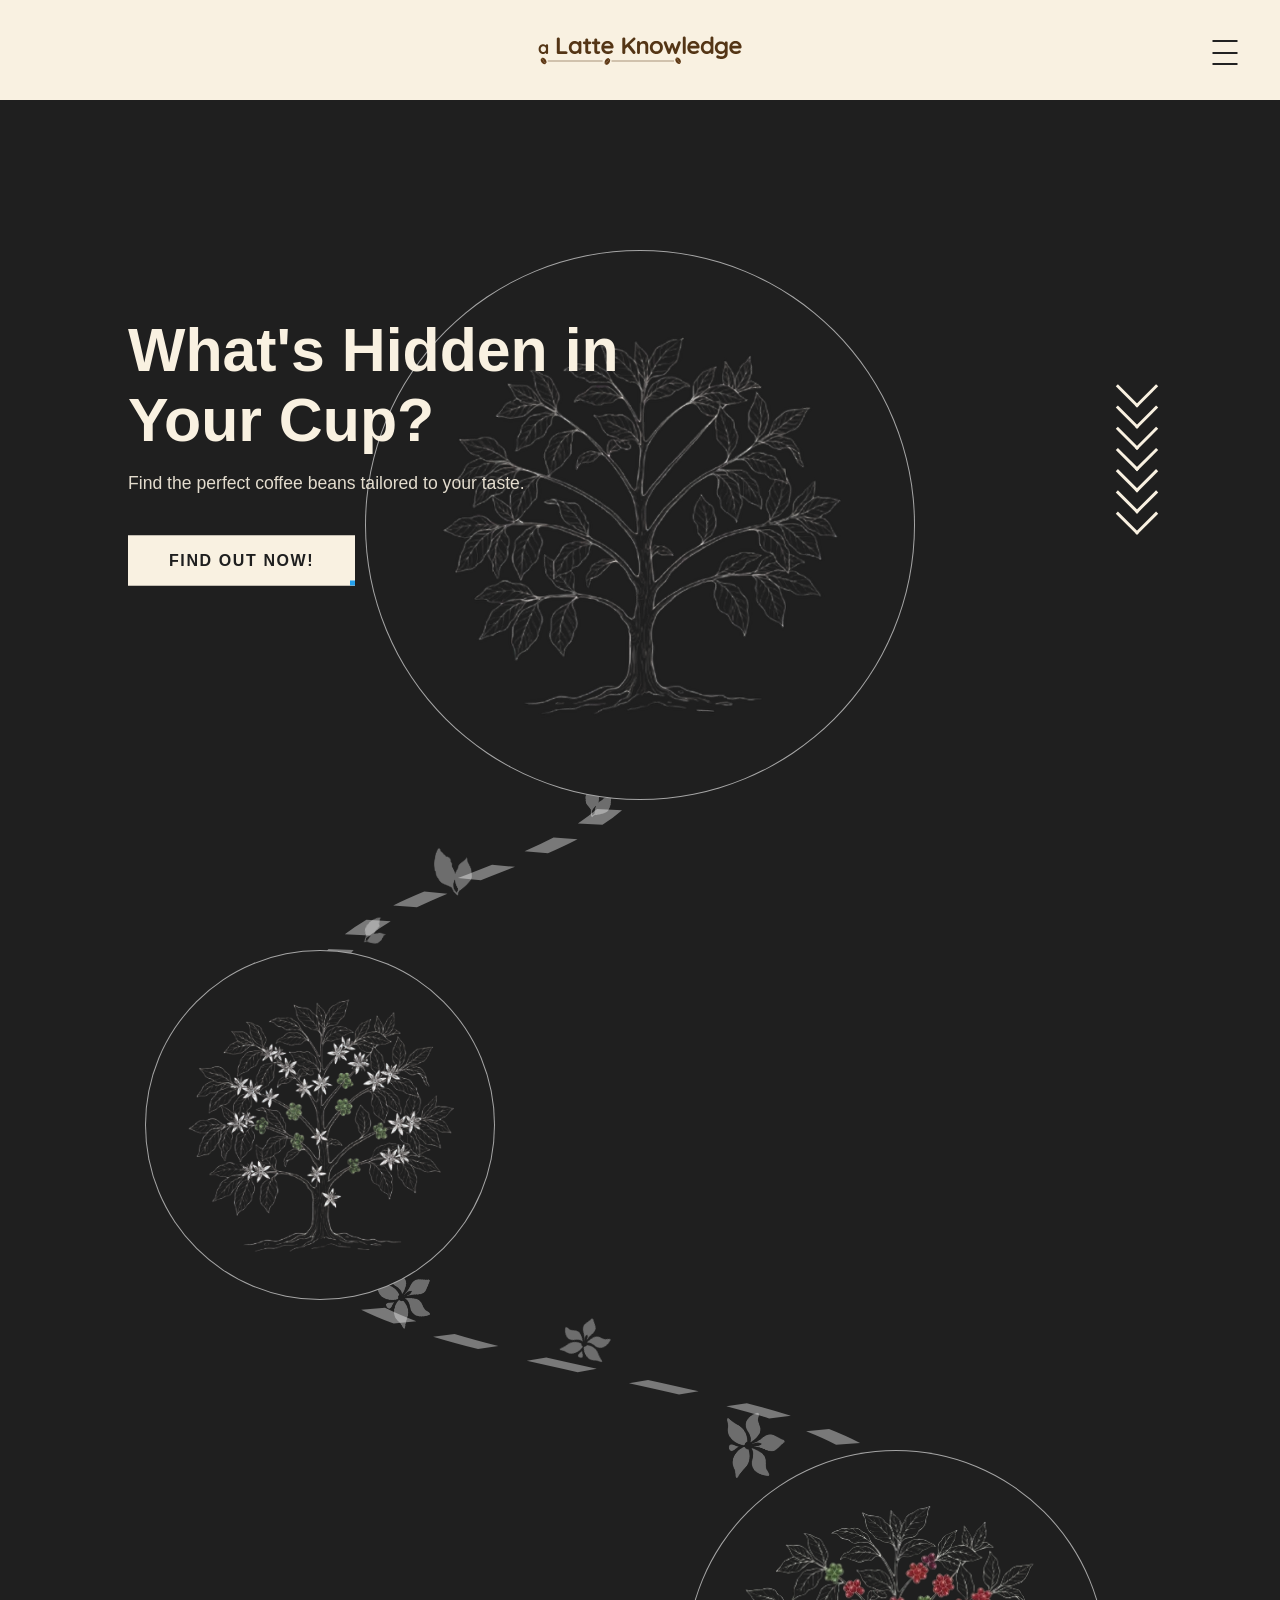
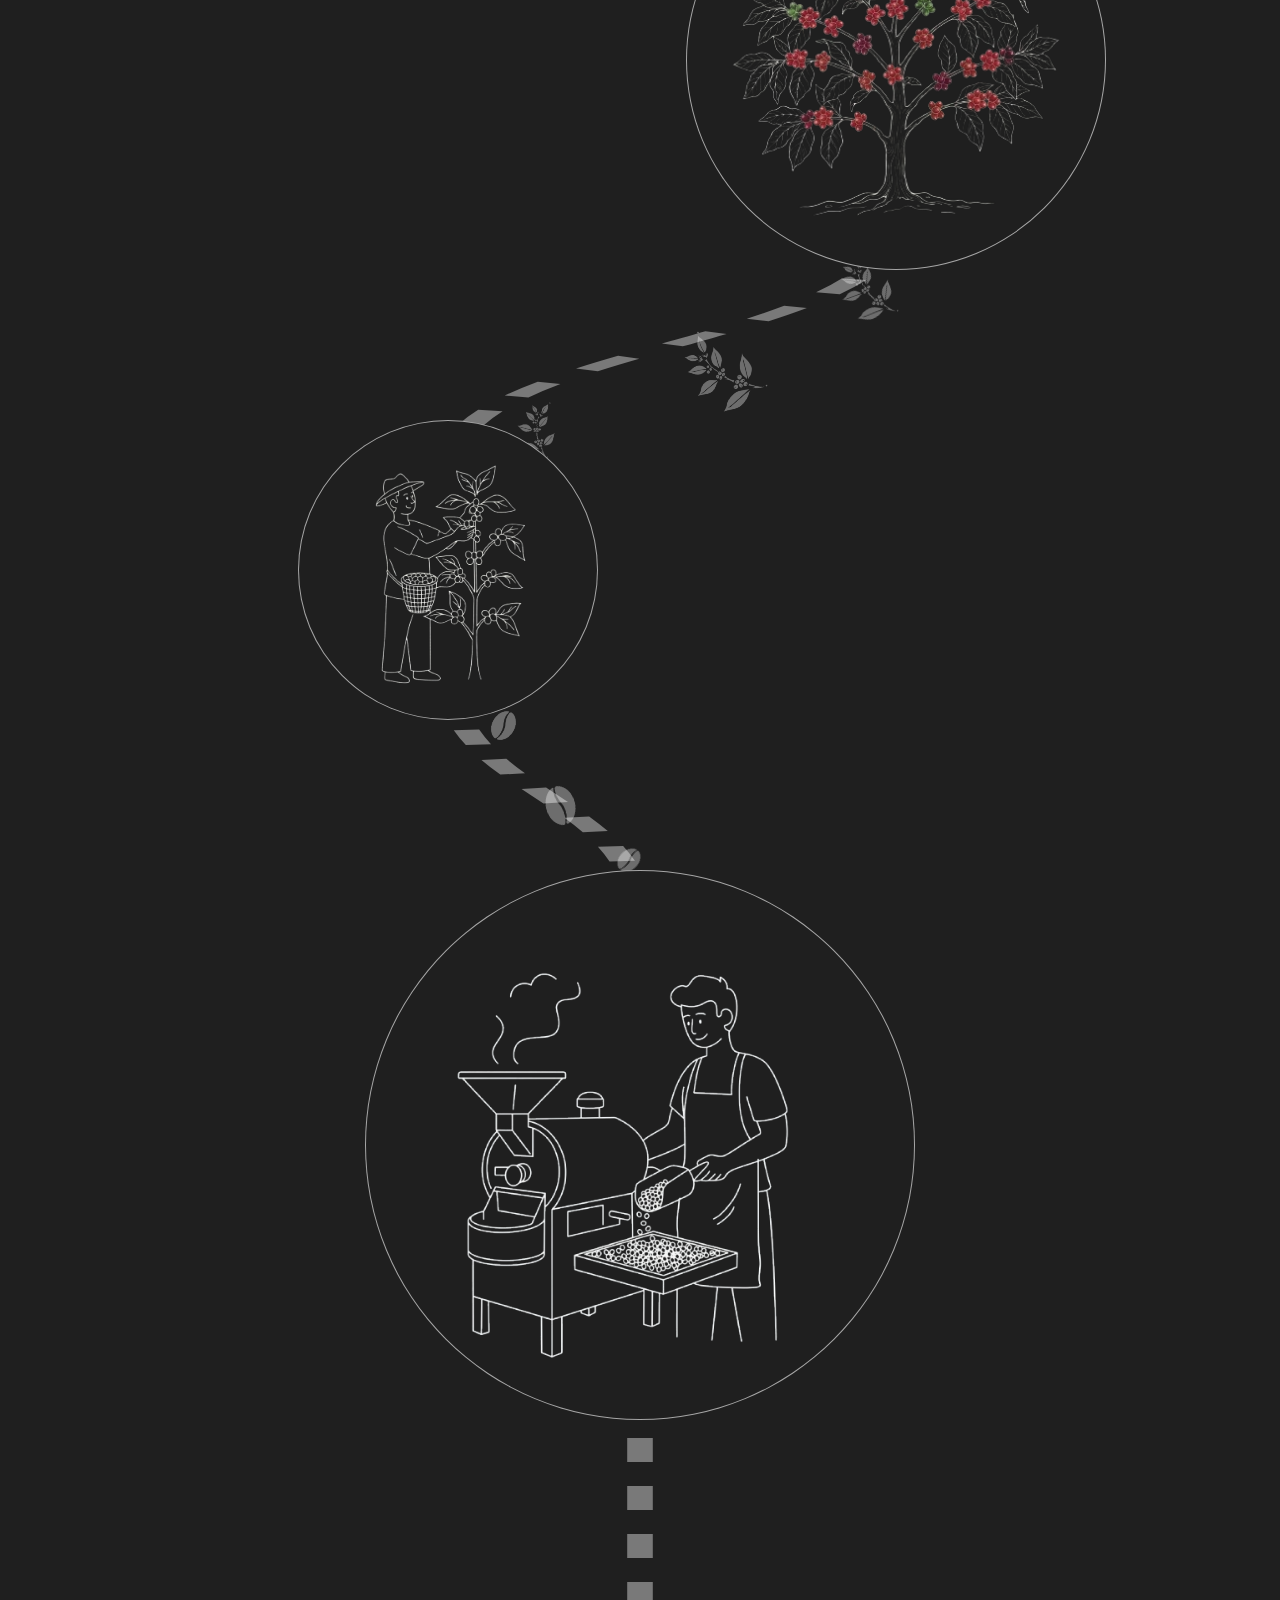
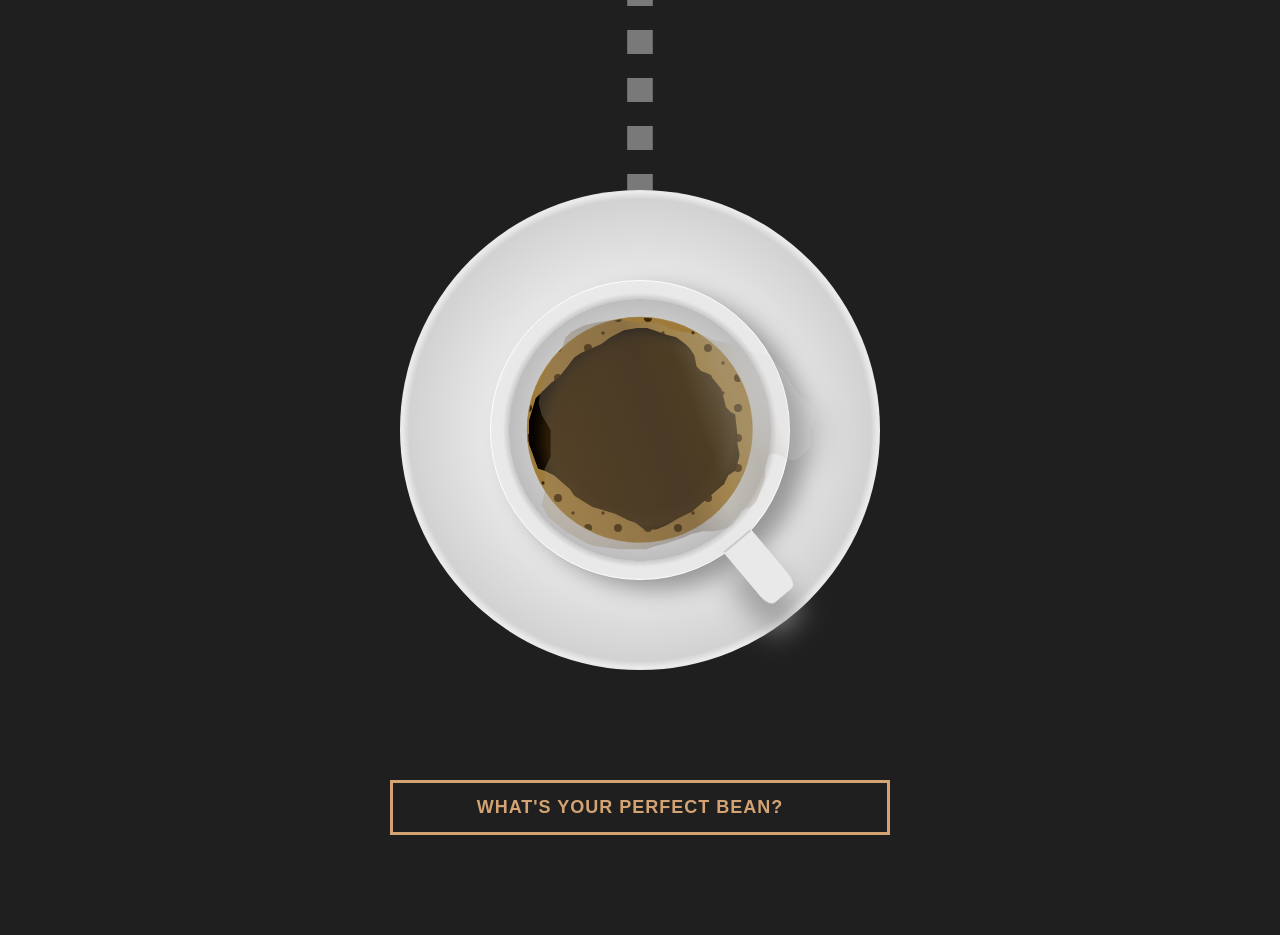
==== commit 8fbb9d93: "Fix: medium in  small screen" ====
--- a/index.html
+++ b/index.html
@@ -15,7 +15,7 @@
             Find the perfect coffee beans tailored to your taste.
         </p>
         <div class="button-container">
-            <button class="primary-button bordered" onclick="location.href='html/tool.html'">FIND OUT NOW!</button>
+            <button class="primary-button" onclick="location.href='html/tool.html'" ontouchstart="">FIND OUT NOW!</button>
         </div>
     </div>
 
@@ -99,7 +99,7 @@
         </div>
 
         <div class="button-wrapper">
-            <div class="link_wrapper">
+            <div class="link_wrapper" ontouchstart="">
                 <a href="html/tool.html">WHAT'S YOUR PERFECT BEAN?</a>
                 <div class="icon">
                 <svg xmlns="http://www.w3.org/2000/svg" viewBox="0 0 268.832 268.832">
--- a/css/style.css
+++ b/css/style.css
@@ -60,6 +60,7 @@
     display: inline-block;
     z-index: 200;
 }
+
 /* Middle line of the hambuger icon */
 .navicon-bar {
     position: absolute;
@@ -71,6 +72,7 @@
     background: #222;
     z-index: 100;
 }
+
 /* Top and bottom line of the hambuger icon */
 .navicon::before,
 .navicon::after {
@@ -84,10 +86,12 @@
 }
 .navicon::before {top: 0;}
 .navicon::after {bottom: 0;}
+
 /* Hamburger 'X' Animation (when checkbox is checked */
 #nav-toggle:checked + .navicon .navicon-bar {opacity: 0;}
 #nav-toggle:checked + .navicon::before {top: 50%; transform: translateY(-50%) rotate(-45deg);}
 #nav-toggle:checked + .navicon::after {bottom: auto; top: 50%; transform: translateY(-50%) rotate(45deg);}
+
 /* Dropdown Menu */
 .nav-items{
     display: none;
@@ -102,6 +106,7 @@
     background: #fff;
     z-index: 99;
 }
+
 /* show the dropdown menu when the hidden checkbox is checked */
 #nav-toggle:checked ~ .nav-items {
     display: flex;
@@ -128,7 +133,6 @@
 .nav-items li a:hover::before{
     height: 100%;
 }
-
 
 #backToTopBtn{
     display: none;
--- a/css/home.css
+++ b/css/home.css
@@ -101,6 +101,7 @@
   bottom: -0.5em;
   border-top: 0;
 }
+
 .primary-button { /* button design */
   font-family: 'Ropa Sans', sans-serif;
   color: #1f1f1f;
@@ -146,6 +147,7 @@
     background-color: #1f1f1f;
     z-index: 10; 
 }
+
 /* Step Positioning layout */
 .step-1 { left: 50%; transform: translateX(-50%); width: 550px; margin-top: 150px; }
 .step-2 { left: 25%; transform: translateX(-50%); width: 350px; }
@@ -164,6 +166,7 @@
     margin-top: 20px;
     padding-bottom: 100px;
 }
+
 /* Connecting Curves */
 .growth-curve {
     width: 100%;
@@ -192,6 +195,7 @@
 .roast .tree-img {
     transform: scale(0.8); 
 }
+
 .curve-wrapper {
     position: relative;
     width: 100%;
@@ -212,18 +216,22 @@
     pointer-events: none; 
     z-index: 5;
 }
+
 /* 1. Leaf Placements */
 .pos-1-1 { width: 45px; top: 10%; left: 45%; transform: rotate(-15deg); } 
 .pos-1-2 { width: 60px; top: 35%; left: 33%; transform: rotate(-45deg); } 
 .pos-1-3 { width: 35px; top: 65%; left: 28%; transform: rotate(10deg); }  
+
 /* 2. Flower Placements */
 .pos-2-1 { width: 185px; top: -15%;  left: 24%; transform: rotate(15deg); } 
 .pos-2-2 { width: 150px; top: 10%;   left: 40%; transform: rotate(-25deg); } 
 .pos-2-3 { width: 205px; top: 40%;   left: 50%; transform: rotate(40deg); } 
+
 /* 3. Cherry Placements */
 .pos-3-1 { width: 65px; top: 10%; left: 65%; transform: rotate(-20deg); }  
 .pos-3-2 { width: 80px; top: 40%; left: 53%; transform: rotate(-40deg); } 
-.pos-3-3 { width: 50px; top: 70%; left: 40%; transform: rotate(15deg); }   
+.pos-3-3 { width: 50px; top: 70%; left: 40%; transform: rotate(15deg); } 
+
 /* 4. Bean Placements */
 .pos-4-1 { width: 35px; top: 15%; left: 38%; transform: rotate(30deg); }  
 .pos-4-2 { width: 45px; top: 45%; left: 42%; transform: rotate(-15deg); } 
@@ -338,6 +346,7 @@
   z-index: 5;
   cursor: pointer;
 }
+
 /* Individual arrow lines */
 .indicator span {
   position: absolute;
@@ -351,6 +360,7 @@
   border-right: 3px solid #f9f1e1;
   animation: scrollAnimate 1.5s linear infinite;
 }
+
 /* Staggered animation delays for the cascading effect */
 .indicator span:nth-child(1) { top: -45px; left: -45px; animation-delay: 0.0s; }
 .indicator span:nth-child(2) { top: -30px; left: -30px; animation-delay: 0.1s; }
@@ -379,7 +389,7 @@
 }
 
 
-/* === Next Page Button Layout === */
+/* === What's Your Perfect Bean Button === */
 .button-wrapper {
     display: flex;
     justify-content: center;
@@ -410,7 +420,6 @@
     border: 3px solid #d4a373; 
     overflow: visible; 
 }
-/* --- Normal State: Continuous Neon Pulse --- */
 .link_wrapper a::before,
 .link_wrapper a::after {
     content: "";
@@ -427,19 +436,18 @@
 .link_wrapper a::after {
     animation-delay: 1s;
 }
-/* --- Hover State: Invert Colors & Stop Pulse --- */
 .link_wrapper a:hover {
     width: 435px;
     background: #1f1f1f; 
     color: #d4a373;      
     box-shadow: 0 0 15px rgba(214, 163, 115, 0.5);
 }
-/* Stop pulsing when hovered to focus on the sliding icon */
 .link_wrapper a:hover::before,
 .link_wrapper a:hover::after {
     display: none;
 }
-/* --- Sliding Neon Icon (Diamond Shape) --- */
+
+/* Sliding Neon Icon (Diamond Shape) */
 .link_wrapper .icon {
     width: 65px;
     height: 65px;
@@ -461,6 +469,7 @@
     fill: #1f1f1f;
     transition: all .35s;
 }
+
 /* Hover: Icon appears and slides out */
 .link_wrapper a:hover + .icon {
     border: 3px solid #d4a373;
@@ -483,11 +492,96 @@
 }
 
 
+/** Medium for the small screen **/
 @media (max-width: 700px) {
-    .growth {
-        width: 60vw; 
-    }
-    .step-1 { margin-top: 10vh; }
+    .intro-container {
+        position: absolute;
+        top: 220px; 
+        left: 50%;
+        transform: translateX(-50%);
+        width: 90%;
+        align-items: center; 
+        text-align: center;
+        z-index: 50; 
+        margin: 0;
+    }
+    
+    .main-title {
+        font-size: 2.8rem; 
+        line-height: 1.1; 
+    }
+
+    .sub-description {
+        font-size: 1rem;
+        margin-bottom: 1rem;
+    }
+
+    .primary-button:hover,
+    .primary-button:active {
+    background-position: 40%;
+    border-color: #24a0ed;
+    }
+
+    .growth-curve {
+        display: none; 
+    }
+
+    .curve-wrapper {
+        position: relative;
+        left: 50%;
+        transform: translateX(-50%);
+        width: 0px;
+        min-height: 60px; 
+        border-left: 5px dashed rgba(255, 255, 255, 0.4);
+        margin: 10px 0;
+    }
+
+    .deco-img{display: none;}
+    
+    .indicator {
+        width: 18px;
+        height: 18px;
+        top: auto;          
+        bottom: 5vh;        
+        left: 50%;       
+        right: auto;  
+        transform: translateX(-50%) rotate(45deg); 
+        z-index: 99;
+    }
+
+    .step-1 { 
+        width: 80vw;
+        height: 80vw;
+        margin-top: 40px; 
+        left: 50%;
+        transform: translateX(-50%);
+        opacity: 0.7;
+    }
+
+    .step-2, .step-3, .step-4, .step-5 {
+        width: 280px;
+        height: 280px;
+        margin-top: 20px; 
+        left: 50%;
+        transform: translateX(-50%)
+    }
+
+    .step-6 {
+        padding-bottom: 0; 
+        min-height: calc(100vh - 100px); 
+        justify-content: center; 
+    }
+
+    .canvas {
+        width: 75vw;
+        max-width: 350px;
+        margin: 0 auto; 
+    }
+
+    .button-wrapper {
+        margin-top: 2vh;
+        margin-bottom: 2vh;
+    }
 
     .link_wrapper a {
         width: 85vw; 
@@ -497,13 +591,13 @@
         letter-spacing: 0.5px;
         line-height: 45px;
         padding: 0 5vw;
-
         white-space: nowrap; 
         overflow: hidden;
         text-overflow: ellipsis;
     }
 
-    .link_wrapper a:hover {
+    .link_wrapper a:hover,
+    .link_wrapper a:active {
         width: 85vw;
         max-width: 340px;     
     }
@@ -515,12 +609,15 @@
         top: 2px;
     }
 
-    .link_wrapper a:hover + .icon {
+    .link_wrapper a:hover + .icon,
+    .link_wrapper a:active + .icon {
         right: -10%; 
         opacity: 1;
         z-index: 10;
     }
-} 
-
-
-
+
+   
+}
+
+
+
